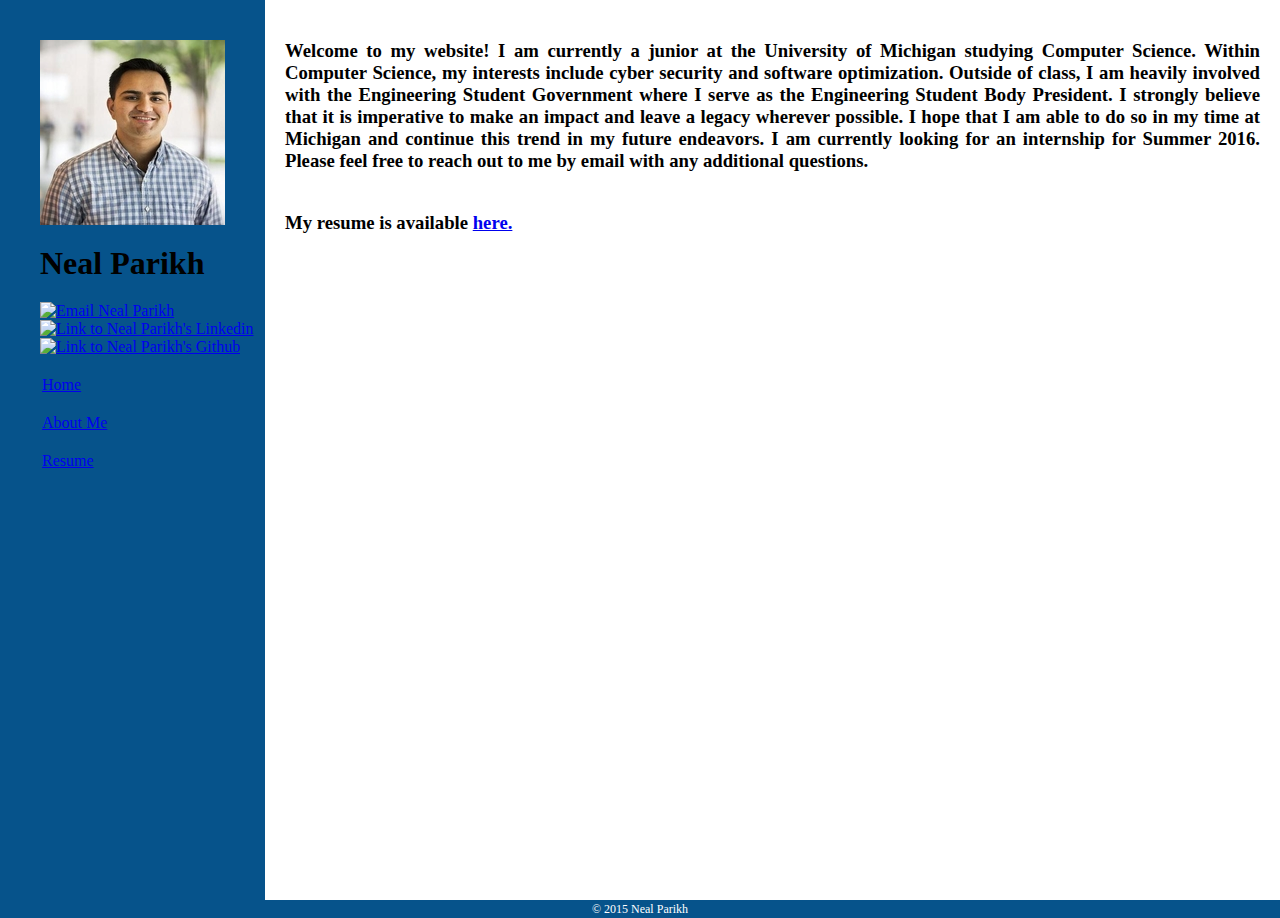
==== index.html @ 8d5bd968 "Color Scheme" ====
<html>
  <head>
    <title>Neal Parikh</title>
          <meta charset="utf-8">
    <meta name="viewport" content="width=device-width, initial-scale=1">
    <link rel="stylesheet" href="http://yui.yahooapis.com/pure/0.5.0/pure-min.css">
    <link rel="stylesheet" href="http://yui.yahooapis.com/pure/0.5.0/grids-responsive-min.css">
    <link href='http://fonts.googleapis.com/css?family=Gentium+Book+Basic:400,700italic' rel='stylesheet' type='text/css'>
    <link rel='stylesheet' href='/css/main.css'>

  </head>
  <body>
      <div class = 'sidebar'> 
        <figure>
            <a href='index.html'><img class='Personal' src='/img/Neal.jpg'/></a>
        </figure>

      <h1 class = 'name'>Neal Parikh </h1> 
      <div class = 'footer-logos'>
              <ul>
                <li>
                 <a href= mailto:nealrp@umich.edu?> 
                    <img src="/img/gmail.png" alt="Email Neal Parikh"/>
                </a>
                </li>

                <li>
                  <a href='https://www.linkedin.com/in/nealparikh'>
                    <img src="/img/linkedin.png" alt="Link to Neal Parikh's Linkedin"/>
                  </a>
                </li>

                <li>
                  <a href='https://github.com/nealrp'>
                    <img src="/img/settings.png"border="0"alt="Link to Neal Parikh's Github"/>
                  </a>
                </li>
              </ul>
          </div>
      <div class = 'options'> 
        
        <ul>
            <li><a href="index.html">Home</a></li>
            <li>
                <a href="#about">About Me </a>
            </li>
            <!--
            <li><a href="#projects">Projects</a></li>
-->
              <li>
                <a href="#resume">Resume </a>
            </li> 
          </ul>
          </nav>
      </div>
    </div>
<div class='main'>      
  <div class = "content">
      <a NAME= "about"> 
          <h3> Welcome to my website! I am currently a junior at the University of Michigan studying Computer Science. Within Computer Science, my interests include cyber security and software optimization. Outside of class, I am heavily involved with the Engineering Student Government where I serve as the Engineering Student Body President. I strongly believe that it is imperative to make an impact and leave a legacy wherever possible. I hope that I am able to do so in my time at Michigan and continue this trend in my future endeavors. I am currently looking for an internship for Summer 2016. Please feel free to reach out to me by email with any additional questions. </h3> 
      </a>
  </div>
<!--
  <div class = "content">
      <a NAME= "projects"> 
          <h3> Current Projects in the works: 
          1)
          2)
          3)
          </h3> 
      </a>
  </div>
-->
  <div class = "content">
      <a NAME= "resume"> 
          <h3> My resume is available <a href = "https://drive.google.com/file/d/0B9YtmS42WAb2NEluTjcwZzFXdGM/view?usp=sharing"> here. </a> </h3> 
      </a>
  </div>
</div>

    

 <div class = 'copyright'>
  &copy; 2015 Neal Parikh
</div>

   
  </body>
</html>
---- css/main.css ----
*{
    margin: 0;
    padding: 0;
    box-sizing: border-box;
}
title {
    color: white;
}
div.sidebar {
    width: 265px;
    height:100%;
    min-height: 600px;
    float:left;
    background: #06538b;
}

div.main{
    width: auto;
    height:100%;
    overflow: hidden; 
    background: white;
}

img.Personal {
    margin-left: 40px;
    margin-top: 40px;
    margin-bottom: 20px;
}

h1.name{
    font-size: 2em;  
    margin-left: 40px;
    margin-top: 0px;
    margin-bottom: 0px;
}

div.footer-logos {
    margin-left: 40px;
    margin-top: 20px;
}

div.footer-logos ul {
    padding: 0;
    list-style: none;
    margin-bottom: .5px;
    margin-top: .5px;
}

div.footer-logos ul li {
    display:inline-block;
    padding-right: 8px;
}

div.options ul {
    padding: 0;
    margin-left: 40px;
    list-style: none;
    margin-bottom: 1px;
    margin-top: 1px;

}
div.options ul >li {
     font-size: 1em;  
     text-decoration: none;
    text-align: justify;
    margin: 2px 2px 2px 2px;
    margin-bottom: 20px;
    margin-top: 20px;
    color: white;
}

div.options ul > li:hover > a {
    background: #6fc3e4;
}

div.options ul > li:active > a {
    background: red;
}

h3 {
     font-family: "Times New Roman", Times, serif;
    margin-left: 20px;
    margin-right: 20px;
    margin-top: 40px;
    text-align: justify;

}

/*



body {
    line-height: 1.75em;
    color: rgba(0,0,0,0.75);

    /* Always shows scrollbars so the ESG image doesn't shift between long
       pages and short pages when scrollbar is present/not present. *
    overflow-y: scroll;
    font-size: 1.2em;
    background-color: #E5E5E5;
}

div.main {
    
    width: 100%;
    margin: 0 auto;
}

h1 {
    position:absolute;
    display: inline-block;
    clear:both;
    

}
h1.name{
    text-align: center;
    margin-left: 20px;

    }

div.options{
    font-size: .5em;   
     text-align: right; 
     float: right;

}

ul {
     margin-right: 20px;
}

ul li {
      display:inline-block;
}
ul > li:hover > a {
    background: #ffe47a;
}
div.content h1 {
    text-align: center;
}

div.content  {

    margin-left: auto;
    margin-right: auto;
    background-color: #00274C;
    color: white;
    padding: 30px 30px;
    overflow: auto;
    max-width:1000px;
   
}

img.logo {
    width: 100%;
    display:block;
    margin-left: auto;
    margin-right: auto;
}


figure {
    background: #00274c;  
    margin-left: auto;
    padding: 10px 10px 10px 10px; 

}

h2 {
    font-weight: bold;
}

* {
    font-family: 'Gentium Book Basic', sans-serif;
}

a {
    color: #FFCB05;
}
iframe {
    margin-top: 1.5em;
    margin-bottom: 1.5em;
}


 
/*----- Top Level -----*/

 

div.contact {
    width:100%;
    margin-top: 3em;
    padding-bottom: 1em;
    border-style: solid;
    border-width: 30px 0 0 0;
    border-color: #FFCB05;
    background: #00274c;
    text-align: center;
    font-size: 25px;
    line-height:110%;
    color: #FFCB05;


}



div.copyright {
    font-size: 12px;
    line-height:150%;
    text-align: center;
    text-align: text-bottom;
    color: white;
    background-color: #06538b;
}
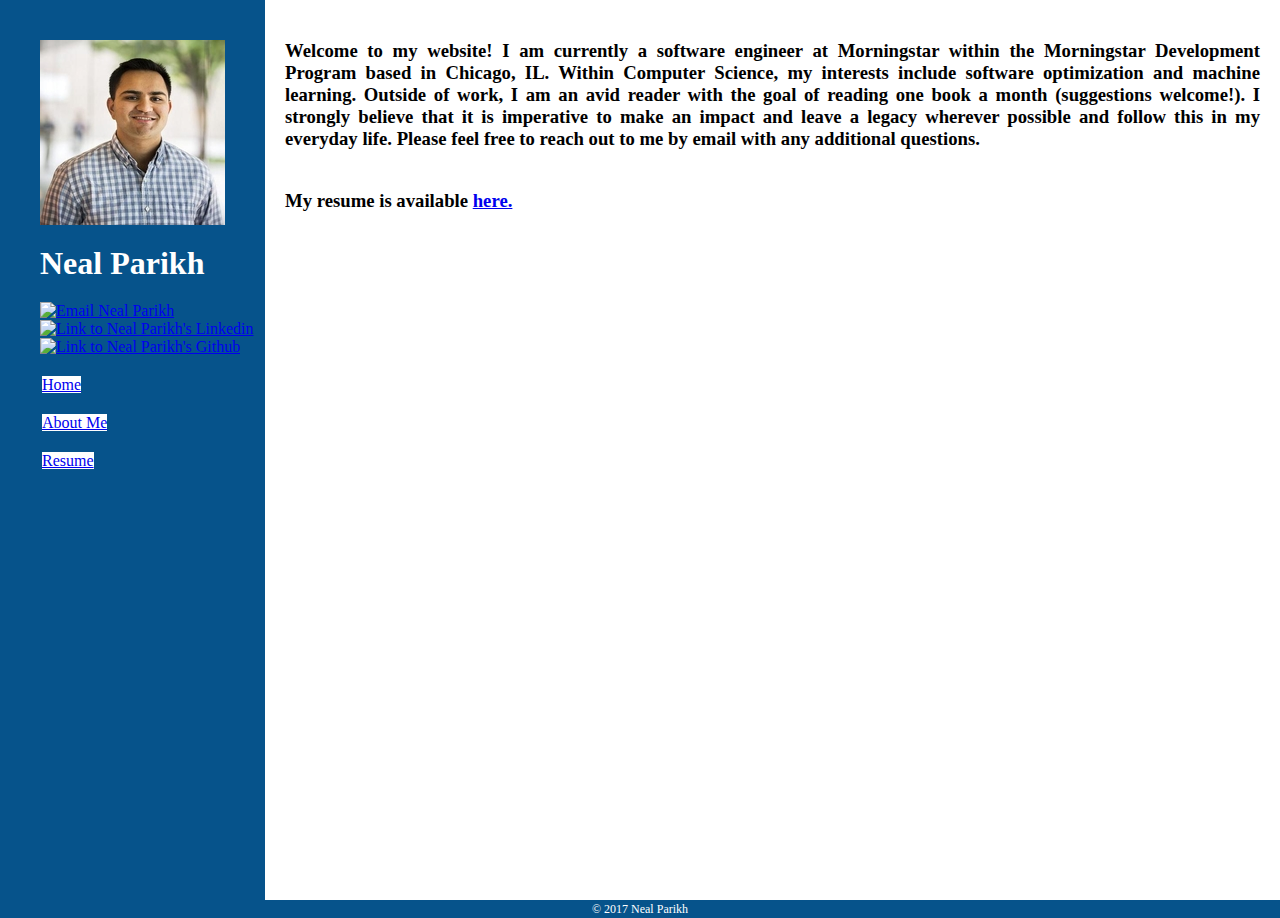
==== commit d17e59d6: "Updated description and added resume" ====
--- a/index.html
+++ b/index.html
@@ -57,7 +57,7 @@
 <div class='main'>      
   <div class = "content">
       <a NAME= "about"> 
-          <h3> Welcome to my website! I am currently a junior at the University of Michigan studying Computer Science. Within Computer Science, my interests include cyber security and software optimization. Outside of class, I am heavily involved with the Engineering Student Government where I serve as the Engineering Student Body President. I strongly believe that it is imperative to make an impact and leave a legacy wherever possible. I hope that I am able to do so in my time at Michigan and continue this trend in my future endeavors. I am currently looking for an internship for Summer 2016. Please feel free to reach out to me by email with any additional questions. </h3> 
+          <h3> Welcome to my website! I am currently a software engineer at Morningstar within the Morningstar Development Program based in Chicago, IL. Within Computer Science, my interests include software optimization and machine learning. Outside of work, I am an avid reader with the goal of reading one book a month (suggestions welcome!). I strongly believe that it is imperative to make an impact and leave a legacy wherever possible and follow this in my everyday life. Please feel free to reach out to me by email with any additional questions. </h3> 
       </a>
   </div>
 <!--
@@ -73,7 +73,7 @@
 -->
   <div class = "content">
       <a NAME= "resume"> 
-          <h3> My resume is available <a href = "https://drive.google.com/file/d/0B9YtmS42WAb2NEluTjcwZzFXdGM/view?usp=sharing"> here. </a> </h3> 
+          <h3> My resume is available <a href = "https://github.com/nealrp/nealrp.github.io"> here. </a> </h3> 
       </a>
   </div>
 </div>
@@ -81,7 +81,7 @@
     
 
  <div class = 'copyright'>
-  &copy; 2015 Neal Parikh
+  &copy; 2017 Neal Parikh
 </div>
 
    
--- a/css/main.css
+++ b/css/main.css
@@ -3,9 +3,7 @@
     padding: 0;
     box-sizing: border-box;
 }
-title {
-    color: white;
-}
+
 div.sidebar {
     width: 265px;
     height:100%;
@@ -32,6 +30,7 @@
     margin-left: 40px;
     margin-top: 0px;
     margin-bottom: 0px;
+    color: white;
 }
 
 div.footer-logos {
@@ -57,6 +56,7 @@
     list-style: none;
     margin-bottom: 1px;
     margin-top: 1px;
+    text-decoration: none;
 
 }
 div.options ul >li {
@@ -66,15 +66,18 @@
     margin: 2px 2px 2px 2px;
     margin-bottom: 20px;
     margin-top: 20px;
-    color: white;
-}
-
+    
+}
+
+div.options ul >li >a {
+      background-color: white;
+}
 div.options ul > li:hover > a {
     background: #6fc3e4;
 }
 
 div.options ul > li:active > a {
-    background: red;
+    background: black;
 }
 
 h3 {
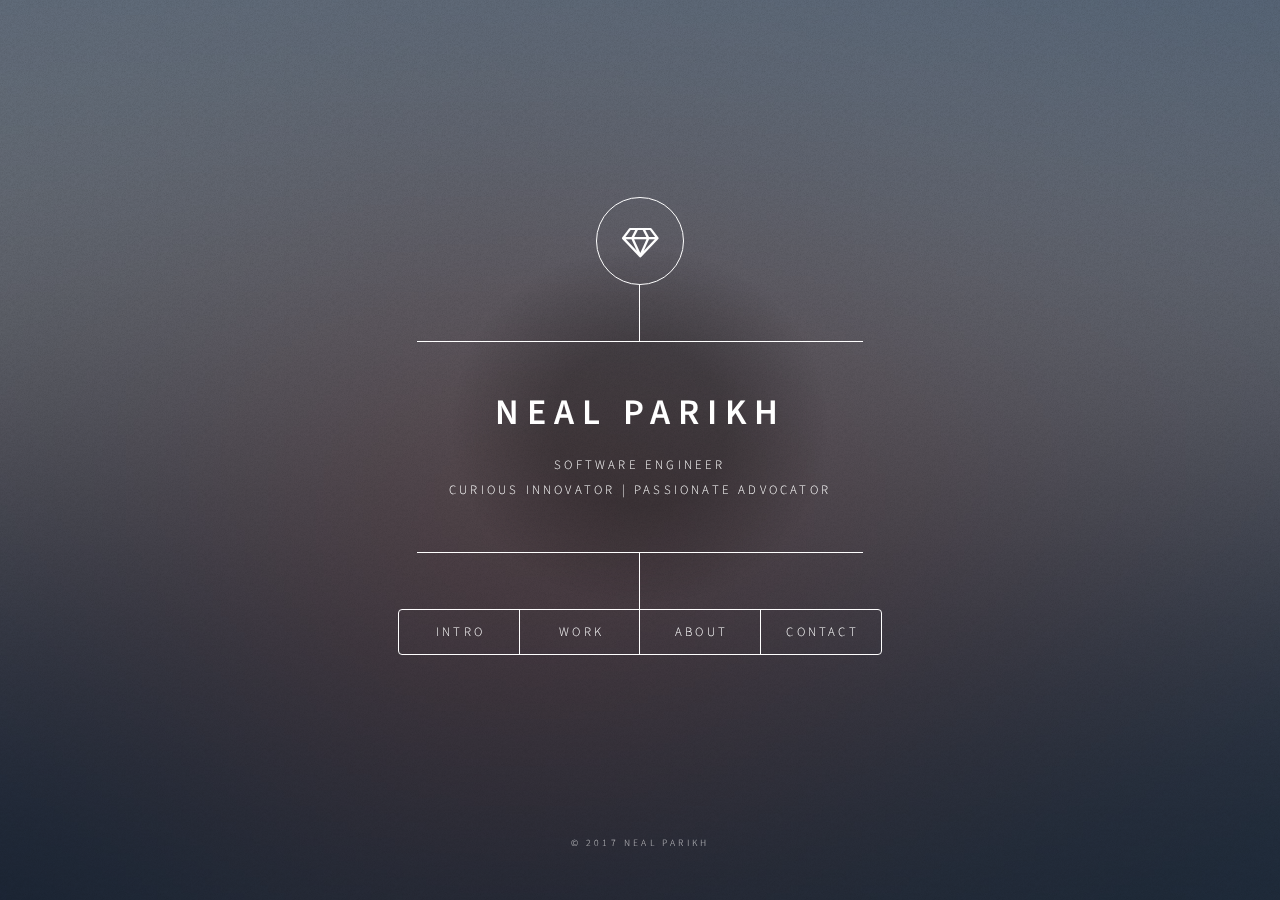
==== commit b7f4f778: "New Template" ====
--- a/index.html
+++ b/index.html
@@ -1,89 +1,359 @@
-<html>
-  <head>
-    <title>Neal Parikh</title>
-          <meta charset="utf-8">
-    <meta name="viewport" content="width=device-width, initial-scale=1">
-    <link rel="stylesheet" href="http://yui.yahooapis.com/pure/0.5.0/pure-min.css">
-    <link rel="stylesheet" href="http://yui.yahooapis.com/pure/0.5.0/grids-responsive-min.css">
-    <link href='http://fonts.googleapis.com/css?family=Gentium+Book+Basic:400,700italic' rel='stylesheet' type='text/css'>
-    <link rel='stylesheet' href='/css/main.css'>
-
-  </head>
-  <body>
-      <div class = 'sidebar'> 
-        <figure>
-            <a href='index.html'><img class='Personal' src='/img/Neal.jpg'/></a>
-        </figure>
-
-      <h1 class = 'name'>Neal Parikh </h1> 
-      <div class = 'footer-logos'>
-              <ul>
-                <li>
-                 <a href= mailto:nealrp@umich.edu?> 
-                    <img src="/img/gmail.png" alt="Email Neal Parikh"/>
-                </a>
-                </li>
-
-                <li>
-                  <a href='https://www.linkedin.com/in/nealparikh'>
-                    <img src="/img/linkedin.png" alt="Link to Neal Parikh's Linkedin"/>
-                  </a>
-                </li>
-
-                <li>
-                  <a href='https://github.com/nealrp'>
-                    <img src="/img/settings.png"border="0"alt="Link to Neal Parikh's Github"/>
-                  </a>
-                </li>
-              </ul>
-          </div>
-      <div class = 'options'> 
-        
-        <ul>
-            <li><a href="index.html">Home</a></li>
-            <li>
-                <a href="#about">About Me </a>
-            </li>
-            <!--
-            <li><a href="#projects">Projects</a></li>
--->
-              <li>
-                <a href="#resume">Resume </a>
-            </li> 
-          </ul>
-          </nav>
-      </div>
-    </div>
-<div class='main'>      
-  <div class = "content">
-      <a NAME= "about"> 
-          <h3> Welcome to my website! I am currently a software engineer at Morningstar within the Morningstar Development Program based in Chicago, IL. Within Computer Science, my interests include software optimization and machine learning. Outside of work, I am an avid reader with the goal of reading one book a month (suggestions welcome!). I strongly believe that it is imperative to make an impact and leave a legacy wherever possible and follow this in my everyday life. Please feel free to reach out to me by email with any additional questions. </h3> 
-      </a>
-  </div>
-<!--
-  <div class = "content">
-      <a NAME= "projects"> 
-          <h3> Current Projects in the works: 
-          1)
-          2)
-          3)
-          </h3> 
-      </a>
-  </div>
--->
-  <div class = "content">
-      <a NAME= "resume"> 
-          <h3> My resume is available <a href = "https://github.com/nealrp/nealrp.github.io"> here. </a> </h3> 
-      </a>
-  </div>
-</div>
-
-    
-
- <div class = 'copyright'>
-  &copy; 2017 Neal Parikh
-</div>
-
-   
-  </body>
-</html>
+<!DOCTYPE HTML>
+<!--
+	Dimension by HTML5 UP
+	html5up.net | @ajlkn
+	Free for personal and commercial use under the CCA 3.0 license (html5up.net/license)
+-->
+<html>
+	<head>
+		<title>Neal Parikh</title>
+		<meta charset="utf-8" />
+		<meta name="viewport" content="width=device-width, initial-scale=1, user-scalable=no" />
+		<link rel="stylesheet" href="assets/css/main.css" />
+		<!--[if lte IE 9]><link rel="stylesheet" href="assets/css/ie9.css" /><![endif]-->
+		<noscript><link rel="stylesheet" href="assets/css/noscript.css" /></noscript>
+	</head>
+	<body>
+
+		<!-- Wrapper -->
+			<div id="wrapper">
+
+				<!-- Header -->
+					<header id="header">
+						<div class="logo">
+							<span class="icon fa-diamond"></span>
+						</div>
+						<div class="content">
+							<div class="inner">
+								<h1>Neal Parikh</h1>
+								<p>Software Engineer </br>
+									Curious innovator | Passionate advocator </p>
+							</div>
+						</div>
+						<nav>
+							<ul>
+								<li><a href="#intro">Intro</a></li>
+								<li><a href="#work">Work</a></li>
+								<li><a href="#about">About</a></li>
+								<li><a href="#contact">Contact</a></li>
+								<!--<li><a href="#elements">Elements</a></li>-->
+							</ul>
+						</nav>
+					</header>
+
+				<!-- Main -->
+					<div id="main">
+
+						<!-- Intro -->
+							<article id="intro">
+								<h2 class="major">Intro</h2>
+								<span class="image main"><img src="images/pic01.jpg" alt="" /></span>
+								<p>Welcome! I am currently a software engineer at <a href="https://www.morningstar.com"> Morningstar </a> within the Morningstar Development Program based in Chicago, IL. Within Computer Science, my interests include software optimization and machine learning. </p>
+							</article>
+
+						<!-- Work -->
+							<article id="work">
+								<h2 class="major">Work</h2>
+								<span class="image main"><img src="images/pic02.jpg" alt="" /></span>
+								<p>My resume is available <a href="https://github.com/nealrp/nealrp.github.io/blob/master/Neal%20Parikh%20Resume.pdf"> here. </a> </p>
+								<p>Nullam et orci eu lorem consequat tincidunt vivamus et sagittis libero. Mauris aliquet magna magna sed nunc rhoncus pharetra. Pellentesque condimentum sem. In efficitur ligula tate urna. Maecenas laoreet massa vel lacinia pellentesque lorem ipsum dolor. Nullam et orci eu lorem consequat tincidunt. Vivamus et sagittis libero. Mauris aliquet magna magna sed nunc rhoncus amet feugiat tempus.</p>
+							</article>
+
+						<!-- About -->
+							<article id="about">
+								<h2 class="major">Blog</h2>
+								<span class="image main"><img src="images/pic03.jpg" alt="" /></span>
+								<p>Lorem ipsum dolor sit amet, consectetur et adipiscing elit. Praesent eleifend dignissim arcu, at eleifend sapien imperdiet ac. Aliquam erat volutpat. Praesent urna nisi, fringila lorem et vehicula lacinia quam. Integer sollicitudin mauris nec lorem luctus ultrices. Aliquam libero et malesuada fames ac ante ipsum primis in faucibus. Cras viverra ligula sit amet ex mollis mattis lorem ipsum dolor sit amet.</p>
+							</article>
+
+						<!-- Contact -->
+							<article id="contact">
+								<h2 class="major">Contact</h2>
+								<form method="post" action="#">
+									<div class="field half first">
+										<label for="name">Name</label>
+										<input type="text" name="name" id="name" />
+									</div>
+									<div class="field half">
+										<label for="email">Email</label>
+										<input type="text" name="email" id="email" />
+									</div>
+									<div class="field">
+										<label for="message">Message</label>
+										<textarea name="message" id="message" rows="4"></textarea>
+									</div>
+									<ul class="actions">
+										<li><input type="submit" value="Send Message" class="special" /></li>
+										<li><input type="reset" value="Reset" /></li>
+									</ul>
+								</form>
+								<ul class="icons">
+									<li><a href="#" class="icon fa-twitter"><span class="label">Twitter</span></a></li>
+									<li><a href="#" class="icon fa-facebook"><span class="label">Facebook</span></a></li>
+									<li><a href='https://www.linkedin.com/in/nealparikh' class="icon fa-instagram"><span class="label">Linkedin</span></a></li>
+									<li><a href='https://github.com/nealrp' class="icon fa-github"><span class="label">GitHub</span></a></li>
+								</ul>
+							</article>
+
+						<!-- Elements -->
+							<article id="elements">
+								<h2 class="major">Elements</h2>
+
+								<section>
+									<h3 class="major">Text</h3>
+									<p>This is <b>bold</b> and this is <strong>strong</strong>. This is <i>italic</i> and this is <em>emphasized</em>.
+									This is <sup>superscript</sup> text and this is <sub>subscript</sub> text.
+									This is <u>underlined</u> and this is code: <code>for (;;) { ... }</code>. Finally, <a href="#">this is a link</a>.</p>
+									<hr />
+									<h2>Heading Level 2</h2>
+									<h3>Heading Level 3</h3>
+									<h4>Heading Level 4</h4>
+									<h5>Heading Level 5</h5>
+									<h6>Heading Level 6</h6>
+									<hr />
+									<h4>Blockquote</h4>
+									<blockquote>Fringilla nisl. Donec accumsan interdum nisi, quis tincidunt felis sagittis eget tempus euismod. Vestibulum ante ipsum primis in faucibus vestibulum. Blandit adipiscing eu felis iaculis volutpat ac adipiscing accumsan faucibus. Vestibulum ante ipsum primis in faucibus lorem ipsum dolor sit amet nullam adipiscing eu felis.</blockquote>
+									<h4>Preformatted</h4>
+									<pre><code>i = 0;
+
+while (!deck.isInOrder()) {
+    print 'Iteration ' + i;
+    deck.shuffle();
+    i++;
+}
+
+print 'It took ' + i + ' iterations to sort the deck.';</code></pre>
+								</section>
+
+								<section>
+									<h3 class="major">Lists</h3>
+
+									<h4>Unordered</h4>
+									<ul>
+										<li>Dolor pulvinar etiam.</li>
+										<li>Sagittis adipiscing.</li>
+										<li>Felis enim feugiat.</li>
+									</ul>
+
+									<h4>Alternate</h4>
+									<ul class="alt">
+										<li>Dolor pulvinar etiam.</li>
+										<li>Sagittis adipiscing.</li>
+										<li>Felis enim feugiat.</li>
+									</ul>
+
+									<h4>Ordered</h4>
+									<ol>
+										<li>Dolor pulvinar etiam.</li>
+										<li>Etiam vel felis viverra.</li>
+										<li>Felis enim feugiat.</li>
+										<li>Dolor pulvinar etiam.</li>
+										<li>Etiam vel felis lorem.</li>
+										<li>Felis enim et feugiat.</li>
+									</ol>
+									<h4>Icons</h4>
+									<ul class="icons">
+										<li><a href="#" class="icon fa-twitter"><span class="label">Twitter</span></a></li>
+										<li><a href="#" class="icon fa-facebook"><span class="label">Facebook</span></a></li>
+										<li><a href="#" class="icon fa-instagram"><span class="label">Instagram</span></a></li>
+										<li><a href="#" class="icon fa-github"><span class="label">Github</span></a></li>
+									</ul>
+
+									<h4>Actions</h4>
+									<ul class="actions">
+										<li><a href="#" class="button special">Default</a></li>
+										<li><a href="#" class="button">Default</a></li>
+									</ul>
+									<ul class="actions vertical">
+										<li><a href="#" class="button special">Default</a></li>
+										<li><a href="#" class="button">Default</a></li>
+									</ul>
+								</section>
+
+								<section>
+									<h3 class="major">Table</h3>
+									<h4>Default</h4>
+									<div class="table-wrapper">
+										<table>
+											<thead>
+												<tr>
+													<th>Name</th>
+													<th>Description</th>
+													<th>Price</th>
+												</tr>
+											</thead>
+											<tbody>
+												<tr>
+													<td>Item One</td>
+													<td>Ante turpis integer aliquet porttitor.</td>
+													<td>29.99</td>
+												</tr>
+												<tr>
+													<td>Item Two</td>
+													<td>Vis ac commodo adipiscing arcu aliquet.</td>
+													<td>19.99</td>
+												</tr>
+												<tr>
+													<td>Item Three</td>
+													<td> Morbi faucibus arcu accumsan lorem.</td>
+													<td>29.99</td>
+												</tr>
+												<tr>
+													<td>Item Four</td>
+													<td>Vitae integer tempus condimentum.</td>
+													<td>19.99</td>
+												</tr>
+												<tr>
+													<td>Item Five</td>
+													<td>Ante turpis integer aliquet porttitor.</td>
+													<td>29.99</td>
+												</tr>
+											</tbody>
+											<tfoot>
+												<tr>
+													<td colspan="2"></td>
+													<td>100.00</td>
+												</tr>
+											</tfoot>
+										</table>
+									</div>
+
+									<h4>Alternate</h4>
+									<div class="table-wrapper">
+										<table class="alt">
+											<thead>
+												<tr>
+													<th>Name</th>
+													<th>Description</th>
+													<th>Price</th>
+												</tr>
+											</thead>
+											<tbody>
+												<tr>
+													<td>Item One</td>
+													<td>Ante turpis integer aliquet porttitor.</td>
+													<td>29.99</td>
+												</tr>
+												<tr>
+													<td>Item Two</td>
+													<td>Vis ac commodo adipiscing arcu aliquet.</td>
+													<td>19.99</td>
+												</tr>
+												<tr>
+													<td>Item Three</td>
+													<td> Morbi faucibus arcu accumsan lorem.</td>
+													<td>29.99</td>
+												</tr>
+												<tr>
+													<td>Item Four</td>
+													<td>Vitae integer tempus condimentum.</td>
+													<td>19.99</td>
+												</tr>
+												<tr>
+													<td>Item Five</td>
+													<td>Ante turpis integer aliquet porttitor.</td>
+													<td>29.99</td>
+												</tr>
+											</tbody>
+											<tfoot>
+												<tr>
+													<td colspan="2"></td>
+													<td>100.00</td>
+												</tr>
+											</tfoot>
+										</table>
+									</div>
+								</section>
+
+								<section>
+									<h3 class="major">Buttons</h3>
+									<ul class="actions">
+										<li><a href="#" class="button special">Special</a></li>
+										<li><a href="#" class="button">Default</a></li>
+									</ul>
+									<ul class="actions">
+										<li><a href="#" class="button">Default</a></li>
+										<li><a href="#" class="button small">Small</a></li>
+									</ul>
+									<ul class="actions">
+										<li><a href="#" class="button special icon fa-download">Icon</a></li>
+										<li><a href="#" class="button icon fa-download">Icon</a></li>
+									</ul>
+									<ul class="actions">
+										<li><span class="button special disabled">Disabled</span></li>
+										<li><span class="button disabled">Disabled</span></li>
+									</ul>
+								</section>
+
+								<section>
+									<h3 class="major">Form</h3>
+									<form method="post" action="#">
+										<div class="field half first">
+											<label for="demo-name">Name</label>
+											<input type="text" name="demo-name" id="demo-name" value="" placeholder="Jane Doe" />
+										</div>
+										<div class="field half">
+											<label for="demo-email">Email</label>
+											<input type="email" name="demo-email" id="demo-email" value="" placeholder="jane@untitled.tld" />
+										</div>
+										<div class="field">
+											<label for="demo-category">Category</label>
+											<div class="select-wrapper">
+												<select name="demo-category" id="demo-category">
+													<option value="">-</option>
+													<option value="1">Manufacturing</option>
+													<option value="1">Shipping</option>
+													<option value="1">Administration</option>
+													<option value="1">Human Resources</option>
+												</select>
+											</div>
+										</div>
+										<div class="field half first">
+											<input type="radio" id="demo-priority-low" name="demo-priority" checked>
+											<label for="demo-priority-low">Low</label>
+										</div>
+										<div class="field half">
+											<input type="radio" id="demo-priority-high" name="demo-priority">
+											<label for="demo-priority-high">High</label>
+										</div>
+										<div class="field half first">
+											<input type="checkbox" id="demo-copy" name="demo-copy">
+											<label for="demo-copy">Email me a copy</label>
+										</div>
+										<div class="field half">
+											<input type="checkbox" id="demo-human" name="demo-human" checked>
+											<label for="demo-human">Not a robot</label>
+										</div>
+										<div class="field">
+											<label for="demo-message">Message</label>
+											<textarea name="demo-message" id="demo-message" placeholder="Enter your message" rows="6"></textarea>
+										</div>
+										<ul class="actions">
+											<li><input type="submit" value="Send Message" class="special" /></li>
+											<li><input type="reset" value="Reset" /></li>
+										</ul>
+									</form>
+								</section>
+
+							</article>
+
+					</div>
+
+				<!-- Footer -->
+					<footer id="footer">
+						<p class="copyright">&copy; 2017 Neal Parikh</p>
+					</footer>
+
+			</div>
+
+		<!-- BG -->
+			<div id="bg"></div>
+
+		<!-- Scripts -->
+			<script src="assets/js/jquery.min.js"></script>
+			<script src="assets/js/skel.min.js"></script>
+			<script src="assets/js/util.js"></script>
+			<script src="assets/js/main.js"></script>
+
+	</body>
+</html>
--- a/assets/css/main.css
+++ b/assets/css/main.css
@@ -0,0 +1,1594 @@
+@import url(font-awesome.min.css);
+@import url("https://fonts.googleapis.com/css?family=Source+Sans+Pro:300italic,600italic,300,600");
+
+/*
+	Dimension by HTML5 UP
+	html5up.net | @ajlkn
+	Free for personal and commercial use under the CCA 3.0 license (html5up.net/license)
+*/
+
+/* Reset */
+
+	html, body, div, span, applet, object, iframe, h1, h2, h3, h4, h5, h6, p, blockquote, pre, a, abbr, acronym, address, big, cite, code, del, dfn, em, img, ins, kbd, q, s, samp, small, strike, strong, sub, sup, tt, var, b, u, i, center, dl, dt, dd, ol, ul, li, fieldset, form, label, legend, table, caption, tbody, tfoot, thead, tr, th, td, article, aside, canvas, details, embed, figure, figcaption, footer, header, hgroup, menu, nav, output, ruby, section, summary, time, mark, audio, video {
+		margin: 0;
+		padding: 0;
+		border: 0;
+		font-size: 100%;
+		font: inherit;
+		vertical-align: baseline;
+	}
+
+	article, aside, details, figcaption, figure, footer, header, hgroup, menu, nav, section {
+		display: block;
+	}
+
+	body {
+		line-height: 1;
+	}
+
+	ol, ul {
+		list-style: none;
+	}
+
+	blockquote, q {
+		quotes: none;
+	}
+
+	blockquote:before, blockquote:after, q:before, q:after {
+		content: '';
+		content: none;
+	}
+
+	table {
+		border-collapse: collapse;
+		border-spacing: 0;
+	}
+
+	body {
+		-webkit-text-size-adjust: none;
+	}
+
+/* Box Model */
+
+	*, *:before, *:after {
+		-moz-box-sizing: border-box;
+		-webkit-box-sizing: border-box;
+		box-sizing: border-box;
+	}
+
+/* Basic */
+
+	@-ms-viewport {
+		width: device-width;
+	}
+
+	@media screen and (max-width: 480px) {
+
+		html, body {
+			min-width: 320px;
+		}
+
+	}
+
+	body {
+		background: #1b1f22;
+	}
+
+		body.is-loading *, body.is-loading *:before, body.is-loading *:after, body.is-switching *, body.is-switching *:before, body.is-switching *:after {
+			-moz-animation: none !important;
+			-webkit-animation: none !important;
+			-ms-animation: none !important;
+			animation: none !important;
+			-moz-transition: none !important;
+			-webkit-transition: none !important;
+			-ms-transition: none !important;
+			transition: none !important;
+			-moz-transition-delay: none !important;
+			-webkit-transition-delay: none !important;
+			-ms-transition-delay: none !important;
+			transition-delay: none !important;
+		}
+
+/* Type */
+
+	html {
+		font-size: 16pt;
+	}
+
+		@media screen and (max-width: 1680px) {
+
+			html {
+				font-size: 12pt;
+			}
+
+		}
+
+		@media screen and (max-width: 736px) {
+
+			html {
+				font-size: 11pt;
+			}
+
+		}
+
+		@media screen and (max-width: 360px) {
+
+			html {
+				font-size: 10pt;
+			}
+
+		}
+
+	body, input, select, textarea {
+		color: #ffffff;
+		font-family: "Source Sans Pro", sans-serif;
+		font-weight: 300;
+		font-size: 1rem;
+		line-height: 1.65;
+	}
+
+	a {
+		-moz-transition: color 0.2s ease-in-out, background-color 0.2s ease-in-out, border-bottom-color 0.2s ease-in-out;
+		-webkit-transition: color 0.2s ease-in-out, background-color 0.2s ease-in-out, border-bottom-color 0.2s ease-in-out;
+		-ms-transition: color 0.2s ease-in-out, background-color 0.2s ease-in-out, border-bottom-color 0.2s ease-in-out;
+		transition: color 0.2s ease-in-out, background-color 0.2s ease-in-out, border-bottom-color 0.2s ease-in-out;
+		border-bottom: dotted 1px rgba(255, 255, 255, 0.5);
+		text-decoration: none;
+		color: inherit;
+	}
+
+		a:hover {
+			border-bottom-color: transparent;
+		}
+
+	strong, b {
+		color: #ffffff;
+		font-weight: 600;
+	}
+
+	em, i {
+		font-style: italic;
+	}
+
+	p {
+		margin: 0 0 2rem 0;
+	}
+
+	h1, h2, h3, h4, h5, h6 {
+		color: #ffffff;
+		font-weight: 600;
+		line-height: 1.5;
+		margin: 0 0 1rem 0;
+		text-transform: uppercase;
+		letter-spacing: 0.2rem;
+	}
+
+		h1 a, h2 a, h3 a, h4 a, h5 a, h6 a {
+			color: inherit;
+			text-decoration: none;
+		}
+
+		h1.major, h2.major, h3.major, h4.major, h5.major, h6.major {
+			border-bottom: solid 1px #ffffff;
+			width: -moz-max-content;
+			width: -webkit-max-content;
+			width: -ms-max-content;
+			width: max-content;
+			padding-bottom: 0.5rem;
+			margin: 0 0 2rem 0;
+		}
+
+	h1 {
+		font-size: 2.25rem;
+		line-height: 1.3;
+		letter-spacing: 0.5rem;
+	}
+
+	h2 {
+		font-size: 1.5rem;
+		line-height: 1.4;
+		letter-spacing: 0.5rem;
+	}
+
+	h3 {
+		font-size: 1rem;
+	}
+
+	h4 {
+		font-size: 0.8rem;
+	}
+
+	h5 {
+		font-size: 0.7rem;
+	}
+
+	h6 {
+		font-size: 0.6rem;
+	}
+
+	@media screen and (max-width: 736px) {
+
+		h1 {
+			font-size: 1.75rem;
+			line-height: 1.4;
+		}
+
+		h2 {
+			font-size: 1.25em;
+			line-height: 1.5;
+		}
+
+	}
+
+	sub {
+		font-size: 0.8rem;
+		position: relative;
+		top: 0.5rem;
+	}
+
+	sup {
+		font-size: 0.8rem;
+		position: relative;
+		top: -0.5rem;
+	}
+
+	blockquote {
+		border-left: solid 4px #ffffff;
+		font-style: italic;
+		margin: 0 0 2rem 0;
+		padding: 0.5rem 0 0.5rem 2rem;
+	}
+
+	code {
+		background: rgba(255, 255, 255, 0.075);
+		border-radius: 4px;
+		font-family: "Courier New", monospace;
+		font-size: 0.9rem;
+		margin: 0 0.25rem;
+		padding: 0.25rem 0.65rem;
+	}
+
+	pre {
+		-webkit-overflow-scrolling: touch;
+		font-family: "Courier New", monospace;
+		font-size: 0.9rem;
+		margin: 0 0 2rem 0;
+	}
+
+		pre code {
+			display: block;
+			line-height: 1.75;
+			padding: 1rem 1.5rem;
+			overflow-x: auto;
+		}
+
+	hr {
+		border: 0;
+		border-bottom: solid 1px #ffffff;
+		margin: 2.75rem 0;
+	}
+
+	.align-left {
+		text-align: left;
+	}
+
+	.align-center {
+		text-align: center;
+	}
+
+	.align-right {
+		text-align: right;
+	}
+
+/* Form */
+
+	form {
+		margin: 0 0 2.5rem 0;
+	}
+
+		form .field {
+			margin: 0 0 1.5rem 0;
+		}
+
+			form .field.half {
+				width: 50%;
+				float: left;
+				padding: 0 0 0 0.75rem;
+			}
+
+				form .field.half.first {
+					padding: 0 0.75rem 0 0;
+				}
+
+		form > .actions {
+			margin: 1.875rem 0 0 0 !important;
+		}
+
+		@media screen and (max-width: 736px) {
+
+			form .field {
+				margin: 0 0 1.125rem 0;
+			}
+
+				form .field.half {
+					padding: 0 0 0 0.5625rem;
+				}
+
+					form .field.half.first {
+						padding: 0 0.5625rem 0 0;
+					}
+
+			form > .actions {
+				margin: 1.5rem 0 0 0 !important;
+			}
+
+		}
+
+		@media screen and (max-width: 480px) {
+
+			form .field.half {
+				width: 100%;
+				float: none;
+				padding: 0;
+			}
+
+				form .field.half.first {
+					padding: 0;
+				}
+
+		}
+
+	label {
+		color: #ffffff;
+		display: block;
+		font-size: 0.8rem;
+		font-weight: 300;
+		letter-spacing: 0.2rem;
+		line-height: 1.5;
+		margin: 0 0 1rem 0;
+		text-transform: uppercase;
+	}
+
+	input[type="text"],
+	input[type="password"],
+	input[type="email"],
+	input[type="tel"],
+	select,
+	textarea {
+		-moz-appearance: none;
+		-webkit-appearance: none;
+		-ms-appearance: none;
+		appearance: none;
+		-moz-transition: border-color 0.2s ease-in-out, box-shadow 0.2s ease-in-out, background-color 0.2s ease-in-out;
+		-webkit-transition: border-color 0.2s ease-in-out, box-shadow 0.2s ease-in-out, background-color 0.2s ease-in-out;
+		-ms-transition: border-color 0.2s ease-in-out, box-shadow 0.2s ease-in-out, background-color 0.2s ease-in-out;
+		transition: border-color 0.2s ease-in-out, box-shadow 0.2s ease-in-out, background-color 0.2s ease-in-out;
+		background: transparent;
+		border-radius: 4px;
+		border: solid 1px #ffffff;
+		color: inherit;
+		display: block;
+		outline: 0;
+		padding: 0 1rem;
+		text-decoration: none;
+		width: 100%;
+	}
+
+		input[type="text"]:invalid,
+		input[type="password"]:invalid,
+		input[type="email"]:invalid,
+		input[type="tel"]:invalid,
+		select:invalid,
+		textarea:invalid {
+			box-shadow: none;
+		}
+
+		input[type="text"]:focus,
+		input[type="password"]:focus,
+		input[type="email"]:focus,
+		input[type="tel"]:focus,
+		select:focus,
+		textarea:focus {
+			background: rgba(255, 255, 255, 0.075);
+			border-color: #ffffff;
+			box-shadow: 0 0 0 1px #ffffff;
+		}
+
+	select option {
+		background: #1b1f22;
+		color: #ffffff;
+	}
+
+	.select-wrapper {
+		text-decoration: none;
+		display: block;
+		position: relative;
+	}
+
+		.select-wrapper:before {
+			-moz-osx-font-smoothing: grayscale;
+			-webkit-font-smoothing: antialiased;
+			font-family: FontAwesome;
+			font-style: normal;
+			font-weight: normal;
+			text-transform: none !important;
+		}
+
+		.select-wrapper:before {
+			color: #ffffff;
+			content: '\f107';
+			display: block;
+			height: 2.75rem;
+			line-height: calc(2.75rem + 0em);
+			pointer-events: none;
+			position: absolute;
+			right: 0;
+			text-align: center;
+			top: 0;
+			width: 2.75rem;
+		}
+
+		.select-wrapper select::-ms-expand {
+			display: none;
+		}
+
+	input[type="text"],
+	input[type="password"],
+	input[type="email"],
+	select {
+		height: 2.75rem;
+	}
+
+	textarea {
+		padding: 0.75rem 1rem;
+	}
+
+	input[type="checkbox"],
+	input[type="radio"] {
+		-moz-appearance: none;
+		-webkit-appearance: none;
+		-ms-appearance: none;
+		appearance: none;
+		display: block;
+		float: left;
+		margin-right: -2rem;
+		opacity: 0;
+		width: 1rem;
+		z-index: -1;
+	}
+
+		input[type="checkbox"] + label,
+		input[type="radio"] + label {
+			text-decoration: none;
+			-moz-user-select: none;
+			-webkit-user-select: none;
+			-ms-user-select: none;
+			user-select: none;
+			color: #ffffff;
+			cursor: pointer;
+			display: inline-block;
+			font-size: 0.8rem;
+			font-weight: 300;
+			margin: 0 0 0.5rem 0;
+			padding-left: 2.65rem;
+			padding-right: 0.75rem;
+			position: relative;
+		}
+
+			input[type="checkbox"] + label:before,
+			input[type="radio"] + label:before {
+				-moz-osx-font-smoothing: grayscale;
+				-webkit-font-smoothing: antialiased;
+				font-family: FontAwesome;
+				font-style: normal;
+				font-weight: normal;
+				text-transform: none !important;
+			}
+
+			input[type="checkbox"] + label:before,
+			input[type="radio"] + label:before {
+				-moz-transition: border-color 0.2s ease-in-out, box-shadow 0.2s ease-in-out, background-color 0.2s ease-in-out;
+				-webkit-transition: border-color 0.2s ease-in-out, box-shadow 0.2s ease-in-out, background-color 0.2s ease-in-out;
+				-ms-transition: border-color 0.2s ease-in-out, box-shadow 0.2s ease-in-out, background-color 0.2s ease-in-out;
+				transition: border-color 0.2s ease-in-out, box-shadow 0.2s ease-in-out, background-color 0.2s ease-in-out;
+				border-radius: 4px;
+				border: solid 1px #ffffff;
+				content: '';
+				display: inline-block;
+				height: 1.65rem;
+				left: 0;
+				line-height: calc(1.58125rem + 0em);
+				position: absolute;
+				text-align: center;
+				top: -0.125rem;
+				width: 1.65rem;
+			}
+
+		input[type="checkbox"]:checked + label:before,
+		input[type="radio"]:checked + label:before {
+			background: #ffffff !important;
+			border-color: #ffffff !important;
+			color: #1b1f22;
+			content: '\f00c';
+		}
+
+		input[type="checkbox"]:focus + label:before,
+		input[type="radio"]:focus + label:before {
+			background: rgba(255, 255, 255, 0.075);
+			border-color: #ffffff;
+			box-shadow: 0 0 0 1px #ffffff;
+		}
+
+	input[type="checkbox"] + label:before {
+		border-radius: 4px;
+	}
+
+	input[type="radio"] + label:before {
+		border-radius: 100%;
+	}
+
+	::-webkit-input-placeholder {
+		color: rgba(255, 255, 255, 0.5) !important;
+		opacity: 1.0;
+	}
+
+	:-moz-placeholder {
+		color: rgba(255, 255, 255, 0.5) !important;
+		opacity: 1.0;
+	}
+
+	::-moz-placeholder {
+		color: rgba(255, 255, 255, 0.5) !important;
+		opacity: 1.0;
+	}
+
+	:-ms-input-placeholder {
+		color: rgba(255, 255, 255, 0.5) !important;
+		opacity: 1.0;
+	}
+
+	.formerize-placeholder {
+		color: rgba(255, 255, 255, 0.5) !important;
+		opacity: 1.0;
+	}
+
+/* Box */
+
+	.box {
+		border-radius: 4px;
+		border: solid 1px #ffffff;
+		margin-bottom: 2rem;
+		padding: 1.5em;
+	}
+
+		.box > :last-child,
+		.box > :last-child > :last-child,
+		.box > :last-child > :last-child > :last-child {
+			margin-bottom: 0;
+		}
+
+		.box.alt {
+			border: 0;
+			border-radius: 0;
+			padding: 0;
+		}
+
+/* Icon */
+
+	.icon {
+		text-decoration: none;
+		border-bottom: none;
+		position: relative;
+	}
+
+		.icon:before {
+			-moz-osx-font-smoothing: grayscale;
+			-webkit-font-smoothing: antialiased;
+			font-family: FontAwesome;
+			font-style: normal;
+			font-weight: normal;
+			text-transform: none !important;
+		}
+
+		.icon > .label {
+			display: none;
+		}
+
+/* Image */
+
+	.image {
+		border-radius: 4px;
+		border: 0;
+		display: inline-block;
+		position: relative;
+	}
+
+		.image:before {
+			-moz-pointer-events: none;
+			-webkit-pointer-events: none;
+			-ms-pointer-events: none;
+			pointer-events: none;
+			background-image: url("../../images/overlay.png");
+			background-color: rgba(19, 21, 25, 0.5);
+			border-radius: 4px;
+			content: '';
+			display: block;
+			height: 100%;
+			left: 0;
+			opacity: 0.5;
+			position: absolute;
+			top: 0;
+			width: 100%;
+		}
+
+		.image img {
+			border-radius: 4px;
+			display: block;
+		}
+
+		.image.left, .image.right {
+			max-width: 40%;
+		}
+
+			.image.left img, .image.right img {
+				width: 100%;
+			}
+
+		.image.left {
+			float: left;
+			padding: 0 1.5em 1em 0;
+			top: 0.25em;
+		}
+
+		.image.right {
+			float: right;
+			padding: 0 0 1em 1.5em;
+			top: 0.25em;
+		}
+
+		.image.fit {
+			display: block;
+			margin: 0 0 2rem 0;
+			width: 100%;
+		}
+
+			.image.fit img {
+				width: 100%;
+			}
+
+		.image.main {
+			display: block;
+			margin: 2.5rem 0;
+			width: 100%;
+		}
+
+			.image.main img {
+				width: 100%;
+			}
+
+		@media screen and (max-width: 736px) {
+
+			.image.main {
+				margin: 2rem 0;
+			}
+
+		}
+
+		@media screen and (max-width: 480px) {
+
+			.image.main {
+				margin: 1.5rem 0;
+			}
+
+		}
+
+/* List */
+
+	ol {
+		list-style: decimal;
+		margin: 0 0 2rem 0;
+		padding-left: 1.25em;
+	}
+
+		ol li {
+			padding-left: 0.25em;
+		}
+
+	ul {
+		list-style: disc;
+		margin: 0 0 2rem 0;
+		padding-left: 1em;
+	}
+
+		ul li {
+			padding-left: 0.5em;
+		}
+
+		ul.alt {
+			list-style: none;
+			padding-left: 0;
+		}
+
+			ul.alt li {
+				border-top: solid 1px #ffffff;
+				padding: 0.5em 0;
+			}
+
+				ul.alt li:first-child {
+					border-top: 0;
+					padding-top: 0;
+				}
+
+		ul.icons {
+			cursor: default;
+			list-style: none;
+			padding-left: 0;
+		}
+
+			ul.icons li {
+				display: inline-block;
+				padding: 0 0.75em 0 0;
+			}
+
+				ul.icons li:last-child {
+					padding-right: 0;
+				}
+
+				ul.icons li a {
+					border-radius: 100%;
+					box-shadow: inset 0 0 0 1px #ffffff;
+					display: inline-block;
+					height: 2.25rem;
+					line-height: 2.25rem;
+					text-align: center;
+					width: 2.25rem;
+				}
+
+					ul.icons li a:hover {
+						background-color: rgba(255, 255, 255, 0.075);
+					}
+
+					ul.icons li a:active {
+						background-color: rgba(255, 255, 255, 0.175);
+					}
+
+		ul.actions {
+			cursor: default;
+			list-style: none;
+			padding-left: 0;
+		}
+
+			ul.actions li {
+				display: inline-block;
+				padding: 0 1rem 0 0;
+				vertical-align: middle;
+			}
+
+				ul.actions li:last-child {
+					padding-right: 0;
+				}
+
+			ul.actions.small li {
+				padding: 0 0.5rem 0 0;
+			}
+
+			ul.actions.vertical li {
+				display: block;
+				padding: 1rem 0 0 0;
+			}
+
+				ul.actions.vertical li:first-child {
+					padding-top: 0;
+				}
+
+				ul.actions.vertical li > * {
+					margin-bottom: 0;
+				}
+
+			ul.actions.vertical.small li {
+				padding: 0.5rem 0 0 0;
+			}
+
+				ul.actions.vertical.small li:first-child {
+					padding-top: 0;
+				}
+
+			ul.actions.fit {
+				display: table;
+				margin-left: -1rem;
+				padding: 0;
+				table-layout: fixed;
+				width: calc(100% + 1rem);
+			}
+
+				ul.actions.fit li {
+					display: table-cell;
+					padding: 0 0 0 1rem;
+				}
+
+					ul.actions.fit li > * {
+						margin-bottom: 0;
+					}
+
+				ul.actions.fit.small {
+					margin-left: -0.5rem;
+					width: calc(100% + 0.5rem);
+				}
+
+					ul.actions.fit.small li {
+						padding: 0 0 0 0.5rem;
+					}
+
+			@media screen and (max-width: 480px) {
+
+				ul.actions {
+					margin: 0 0 2rem 0;
+				}
+
+					ul.actions li {
+						padding: 1rem 0 0 0;
+						display: block;
+						text-align: center;
+						width: 100%;
+					}
+
+						ul.actions li:first-child {
+							padding-top: 0;
+						}
+
+						ul.actions li > * {
+							width: 100%;
+							margin: 0 !important;
+						}
+
+							ul.actions li > *.icon:before {
+								margin-left: -2em;
+							}
+
+					ul.actions.small li {
+						padding: 0.5rem 0 0 0;
+					}
+
+						ul.actions.small li:first-child {
+							padding-top: 0;
+						}
+
+			}
+
+	dl {
+		margin: 0 0 2rem 0;
+	}
+
+		dl dt {
+			display: block;
+			font-weight: 600;
+			margin: 0 0 1rem 0;
+		}
+
+		dl dd {
+			margin-left: 2rem;
+		}
+
+/* Table */
+
+	.table-wrapper {
+		-webkit-overflow-scrolling: touch;
+		overflow-x: auto;
+	}
+
+	table {
+		margin: 0 0 2rem 0;
+		width: 100%;
+	}
+
+		table tbody tr {
+			border: solid 1px #ffffff;
+			border-left: 0;
+			border-right: 0;
+		}
+
+			table tbody tr:nth-child(2n + 1) {
+				background-color: rgba(255, 255, 255, 0.075);
+			}
+
+		table td {
+			padding: 0.75em 0.75em;
+		}
+
+		table th {
+			color: #ffffff;
+			font-size: 0.9em;
+			font-weight: 600;
+			padding: 0 0.75em 0.75em 0.75em;
+			text-align: left;
+		}
+
+		table thead {
+			border-bottom: solid 2px #ffffff;
+		}
+
+		table tfoot {
+			border-top: solid 2px #ffffff;
+		}
+
+		table.alt {
+			border-collapse: separate;
+		}
+
+			table.alt tbody tr td {
+				border: solid 1px #ffffff;
+				border-left-width: 0;
+				border-top-width: 0;
+			}
+
+				table.alt tbody tr td:first-child {
+					border-left-width: 1px;
+				}
+
+			table.alt tbody tr:first-child td {
+				border-top-width: 1px;
+			}
+
+			table.alt thead {
+				border-bottom: 0;
+			}
+
+			table.alt tfoot {
+				border-top: 0;
+			}
+
+/* Button */
+
+	input[type="submit"],
+	input[type="reset"],
+	input[type="button"],
+	button,
+	.button {
+		-moz-appearance: none;
+		-webkit-appearance: none;
+		-ms-appearance: none;
+		appearance: none;
+		-moz-transition: background-color 0.2s ease-in-out, color 0.2s ease-in-out;
+		-webkit-transition: background-color 0.2s ease-in-out, color 0.2s ease-in-out;
+		-ms-transition: background-color 0.2s ease-in-out, color 0.2s ease-in-out;
+		transition: background-color 0.2s ease-in-out, color 0.2s ease-in-out;
+		background-color: transparent;
+		border-radius: 4px;
+		border: 0;
+		box-shadow: inset 0 0 0 1px #ffffff;
+		color: #ffffff !important;
+		cursor: pointer;
+		display: inline-block;
+		font-size: 0.8rem;
+		font-weight: 300;
+		height: 2.75rem;
+		letter-spacing: 0.2rem;
+		line-height: 2.75rem;
+		outline: 0;
+		padding: 0 1.25rem 0 1.35rem;
+		text-align: center;
+		text-decoration: none;
+		text-transform: uppercase;
+		white-space: nowrap;
+	}
+
+		input[type="submit"]:hover,
+		input[type="reset"]:hover,
+		input[type="button"]:hover,
+		button:hover,
+		.button:hover {
+			background-color: rgba(255, 255, 255, 0.075);
+		}
+
+		input[type="submit"]:active,
+		input[type="reset"]:active,
+		input[type="button"]:active,
+		button:active,
+		.button:active {
+			background-color: rgba(255, 255, 255, 0.175);
+		}
+
+		input[type="submit"].icon:before,
+		input[type="reset"].icon:before,
+		input[type="button"].icon:before,
+		button.icon:before,
+		.button.icon:before {
+			margin-right: 0.5em;
+		}
+
+		input[type="submit"].fit,
+		input[type="reset"].fit,
+		input[type="button"].fit,
+		button.fit,
+		.button.fit {
+			display: block;
+			margin: 0 0 1rem 0;
+			width: 100%;
+		}
+
+		input[type="submit"].special,
+		input[type="reset"].special,
+		input[type="button"].special,
+		button.special,
+		.button.special {
+			background-color: #ffffff;
+			color: #1b1f22 !important;
+			font-weight: 600;
+		}
+
+		input[type="submit"].disabled, input[type="submit"]:disabled,
+		input[type="reset"].disabled,
+		input[type="reset"]:disabled,
+		input[type="button"].disabled,
+		input[type="button"]:disabled,
+		button.disabled,
+		button:disabled,
+		.button.disabled,
+		.button:disabled {
+			-moz-pointer-events: none;
+			-webkit-pointer-events: none;
+			-ms-pointer-events: none;
+			pointer-events: none;
+			cursor: default;
+			opacity: 0.25;
+		}
+
+	input[type="submit"],
+	input[type="reset"],
+	input[type="button"],
+	button {
+		line-height: calc(2.75rem - 2px);
+	}
+
+/* BG */
+
+	#bg {
+		-moz-transform: scale(1.0);
+		-webkit-transform: scale(1.0);
+		-ms-transform: scale(1.0);
+		transform: scale(1.0);
+		-webkit-backface-visibility: hidden;
+		position: fixed;
+		top: 0;
+		left: 0;
+		width: 100%;
+		height: 100vh;
+		z-index: 1;
+	}
+
+		#bg:before, #bg:after {
+			content: '';
+			display: block;
+			position: absolute;
+			top: 0;
+			left: 0;
+			width: 100%;
+			height: 100%;
+		}
+
+		#bg:before {
+			-moz-transition: background-color 2.5s ease-in-out;
+			-webkit-transition: background-color 2.5s ease-in-out;
+			-ms-transition: background-color 2.5s ease-in-out;
+			transition: background-color 2.5s ease-in-out;
+			-moz-transition-delay: 0.75s;
+			-webkit-transition-delay: 0.75s;
+			-ms-transition-delay: 0.75s;
+			transition-delay: 0.75s;
+			background-image: linear-gradient(to top, rgba(19, 21, 25, 0.5), rgba(19, 21, 25, 0.5)), url("../../images/overlay.png");
+			background-size: auto, 256px 256px;
+			background-position: center, center;
+			background-repeat: no-repeat, repeat;
+			z-index: 2;
+		}
+
+		#bg:after {
+			-moz-transform: scale(1.125);
+			-webkit-transform: scale(1.125);
+			-ms-transform: scale(1.125);
+			transform: scale(1.125);
+			-moz-transition: -moz-transform 0.325s ease-in-out, -moz-filter 0.325s ease-in-out;
+			-webkit-transition: -webkit-transform 0.325s ease-in-out, -webkit-filter 0.325s ease-in-out;
+			-ms-transition: -ms-transform 0.325s ease-in-out, -ms-filter 0.325s ease-in-out;
+			transition: transform 0.325s ease-in-out, filter 0.325s ease-in-out;
+			background-image: url("../../images/bg.jpg");
+			background-position: center;
+			background-size: cover;
+			background-repeat: no-repeat;
+			z-index: 1;
+		}
+
+		body.is-article-visible #bg:after {
+			-moz-transform: scale(1.0825);
+			-webkit-transform: scale(1.0825);
+			-ms-transform: scale(1.0825);
+			transform: scale(1.0825);
+			-moz-filter: blur(0.2rem);
+			-webkit-filter: blur(0.2rem);
+			-ms-filter: blur(0.2rem);
+			filter: blur(0.2rem);
+		}
+
+		body.is-loading #bg:before {
+			background-color: #000000;
+		}
+
+/* Wrapper */
+
+	#wrapper {
+		display: -moz-flex;
+		display: -webkit-flex;
+		display: -ms-flex;
+		display: flex;
+		-moz-flex-direction: column;
+		-webkit-flex-direction: column;
+		-ms-flex-direction: column;
+		flex-direction: column;
+		-moz-align-items: center;
+		-webkit-align-items: center;
+		-ms-align-items: center;
+		align-items: center;
+		-moz-justify-content: space-between;
+		-webkit-justify-content: space-between;
+		-ms-justify-content: space-between;
+		justify-content: space-between;
+		position: relative;
+		min-height: 100vh;
+		width: 100%;
+		padding: 4rem 2rem;
+		z-index: 3;
+	}
+
+		#wrapper:before {
+			content: '';
+			display: block;
+		}
+
+		@media screen and (max-width: 1680px) {
+
+			#wrapper {
+				padding: 3rem 2rem;
+			}
+
+		}
+
+		@media screen and (max-width: 736px) {
+
+			#wrapper {
+				padding: 2rem 1rem;
+			}
+
+		}
+
+		@media screen and (max-width: 480px) {
+
+			#wrapper {
+				padding: 1rem;
+			}
+
+		}
+
+/* Header */
+
+	#header {
+		display: -moz-flex;
+		display: -webkit-flex;
+		display: -ms-flex;
+		display: flex;
+		-moz-flex-direction: column;
+		-webkit-flex-direction: column;
+		-ms-flex-direction: column;
+		flex-direction: column;
+		-moz-align-items: center;
+		-webkit-align-items: center;
+		-ms-align-items: center;
+		align-items: center;
+		-moz-transition: -moz-transform 0.325s ease-in-out, -moz-filter 0.325s ease-in-out, opacity 0.325s ease-in-out;
+		-webkit-transition: -webkit-transform 0.325s ease-in-out, -webkit-filter 0.325s ease-in-out, opacity 0.325s ease-in-out;
+		-ms-transition: -ms-transform 0.325s ease-in-out, -ms-filter 0.325s ease-in-out, opacity 0.325s ease-in-out;
+		transition: transform 0.325s ease-in-out, filter 0.325s ease-in-out, opacity 0.325s ease-in-out;
+		background-image: -moz-radial-gradient(rgba(0, 0, 0, 0.25) 25%, transparent 55%);
+		background-image: -webkit-radial-gradient(rgba(0, 0, 0, 0.25) 25%, transparent 55%);
+		background-image: -ms-radial-gradient(rgba(0, 0, 0, 0.25) 25%, transparent 55%);
+		background-image: radial-gradient(rgba(0, 0, 0, 0.25) 25%, transparent 55%);
+		max-width: 100%;
+		text-align: center;
+	}
+
+		#header > * {
+			-moz-transition: opacity 0.325s ease-in-out;
+			-webkit-transition: opacity 0.325s ease-in-out;
+			-ms-transition: opacity 0.325s ease-in-out;
+			transition: opacity 0.325s ease-in-out;
+			position: relative;
+			margin-top: 3.5rem;
+		}
+
+			#header > *:before {
+				content: '';
+				display: block;
+				position: absolute;
+				top: calc(-3.5rem - 1px);
+				left: calc(50% - 1px);
+				width: 1px;
+				height: calc(3.5rem + 1px);
+				background: #ffffff;
+			}
+
+		#header > :first-child {
+			margin-top: 0;
+		}
+
+			#header > :first-child:before {
+				display: none;
+			}
+
+		#header .logo {
+			width: 5.5rem;
+			height: 5.5rem;
+			line-height: 5.5rem;
+			border: solid 1px #ffffff;
+			border-radius: 100%;
+		}
+
+			#header .logo .icon:before {
+				font-size: 2rem;
+			}
+
+		#header .content {
+			border-style: solid;
+			border-color: #ffffff;
+			border-top-width: 1px;
+			border-bottom-width: 1px;
+			max-width: 100%;
+		}
+
+			#header .content .inner {
+				-moz-transition: max-height 0.75s ease, padding 0.75s ease, opacity 0.325s ease-in-out;
+				-webkit-transition: max-height 0.75s ease, padding 0.75s ease, opacity 0.325s ease-in-out;
+				-ms-transition: max-height 0.75s ease, padding 0.75s ease, opacity 0.325s ease-in-out;
+				transition: max-height 0.75s ease, padding 0.75s ease, opacity 0.325s ease-in-out;
+				-moz-transition-delay: 0.25s;
+				-webkit-transition-delay: 0.25s;
+				-ms-transition-delay: 0.25s;
+				transition-delay: 0.25s;
+				padding: 3rem 2rem;
+				max-height: 40rem;
+				overflow: hidden;
+			}
+
+				#header .content .inner > :last-child {
+					margin-bottom: 0;
+				}
+
+			#header .content p {
+				text-transform: uppercase;
+				letter-spacing: 0.2rem;
+				font-size: 0.8rem;
+				line-height: 2;
+			}
+
+		#header nav ul {
+			display: -moz-flex;
+			display: -webkit-flex;
+			display: -ms-flex;
+			display: flex;
+			margin-bottom: 0;
+			list-style: none;
+			padding-left: 0;
+			border: solid 1px #ffffff;
+			border-radius: 4px;
+		}
+
+			#header nav ul li {
+				padding-left: 0;
+				border-left: solid 1px #ffffff;
+			}
+
+				#header nav ul li:first-child {
+					border-left: 0;
+				}
+
+				#header nav ul li a {
+					display: block;
+					min-width: 7.5rem;
+					height: 2.75rem;
+					line-height: 2.75rem;
+					padding: 0 1.25rem 0 1.45rem;
+					text-transform: uppercase;
+					letter-spacing: 0.2rem;
+					font-size: 0.8rem;
+					border-bottom: 0;
+				}
+
+					#header nav ul li a:hover {
+						background-color: rgba(255, 255, 255, 0.075);
+					}
+
+					#header nav ul li a:active {
+						background-color: rgba(255, 255, 255, 0.175);
+					}
+
+		#header nav.use-middle:after {
+			content: '';
+			display: block;
+			position: absolute;
+			top: 0;
+			left: calc(50% - 1px);
+			width: 1px;
+			height: 100%;
+			background: #ffffff;
+		}
+
+		#header nav.use-middle ul li.is-middle {
+			border-left: 0;
+		}
+
+		body.is-article-visible #header {
+			-moz-transform: scale(0.95);
+			-webkit-transform: scale(0.95);
+			-ms-transform: scale(0.95);
+			transform: scale(0.95);
+			-moz-filter: blur(0.1rem);
+			-webkit-filter: blur(0.1rem);
+			-ms-filter: blur(0.1rem);
+			filter: blur(0.1rem);
+			opacity: 0;
+		}
+
+		body.is-loading #header {
+			-moz-filter: blur(0.125rem);
+			-webkit-filter: blur(0.125rem);
+			-ms-filter: blur(0.125rem);
+			filter: blur(0.125rem);
+		}
+
+			body.is-loading #header > * {
+				opacity: 0;
+			}
+
+			body.is-loading #header .content .inner {
+				max-height: 0;
+				padding-top: 0;
+				padding-bottom: 0;
+				opacity: 0;
+			}
+
+		@media screen and (max-width: 980px) {
+
+			#header .content p br {
+				display: none;
+			}
+
+		}
+
+		@media screen and (max-width: 736px) {
+
+			#header > * {
+				margin-top: 2rem;
+			}
+
+				#header > *:before {
+					top: calc(-2rem - 1px);
+					height: calc(2rem + 1px);
+				}
+
+			#header .logo {
+				width: 4.75rem;
+				height: 4.75rem;
+				line-height: 4.75rem;
+			}
+
+				#header .logo .icon:before {
+					font-size: 1.75rem;
+				}
+
+			#header .content .inner {
+				padding: 2.5rem 1rem;
+			}
+
+			#header .content p {
+				line-height: 1.875;
+			}
+
+		}
+
+		@media screen and (max-width: 480px) {
+
+			#header {
+				padding: 1.5rem 0;
+			}
+
+				#header .content .inner {
+					padding: 2.5rem 0;
+				}
+
+				#header nav ul {
+					-moz-flex-direction: column;
+					-webkit-flex-direction: column;
+					-ms-flex-direction: column;
+					flex-direction: column;
+					min-width: 10rem;
+					max-width: 100%;
+				}
+
+					#header nav ul li {
+						border-left: 0;
+						border-top: solid 1px #ffffff;
+					}
+
+						#header nav ul li:first-child {
+							border-top: 0;
+						}
+
+						#header nav ul li a {
+							height: 3rem;
+							line-height: 3rem;
+							min-width: 0;
+							width: 100%;
+						}
+
+				#header nav.use-middle:after {
+					display: none;
+				}
+
+		}
+
+/* Main */
+
+	#main {
+		-moz-flex-grow: 1;
+		-webkit-flex-grow: 1;
+		-ms-flex-grow: 1;
+		flex-grow: 1;
+		-moz-flex-shrink: 1;
+		-webkit-flex-shrink: 1;
+		-ms-flex-shrink: 1;
+		flex-shrink: 1;
+		display: -moz-flex;
+		display: -webkit-flex;
+		display: -ms-flex;
+		display: flex;
+		-moz-align-items: center;
+		-webkit-align-items: center;
+		-ms-align-items: center;
+		align-items: center;
+		-moz-justify-content: center;
+		-webkit-justify-content: center;
+		-ms-justify-content: center;
+		justify-content: center;
+		-moz-flex-direction: column;
+		-webkit-flex-direction: column;
+		-ms-flex-direction: column;
+		flex-direction: column;
+		position: relative;
+		max-width: 100%;
+		z-index: 3;
+	}
+
+		#main article {
+			-moz-transform: translateY(0.25rem);
+			-webkit-transform: translateY(0.25rem);
+			-ms-transform: translateY(0.25rem);
+			transform: translateY(0.25rem);
+			-moz-transition: opacity 0.325s ease-in-out, -moz-transform 0.325s ease-in-out;
+			-webkit-transition: opacity 0.325s ease-in-out, -webkit-transform 0.325s ease-in-out;
+			-ms-transition: opacity 0.325s ease-in-out, -ms-transform 0.325s ease-in-out;
+			transition: opacity 0.325s ease-in-out, transform 0.325s ease-in-out;
+			padding: 4.5rem 2.5rem 1.5rem 2.5rem ;
+			position: relative;
+			width: 40rem;
+			max-width: 100%;
+			background-color: rgba(27, 31, 34, 0.85);
+			border-radius: 4px;
+			opacity: 0;
+		}
+
+			#main article.active {
+				-moz-transform: translateY(0);
+				-webkit-transform: translateY(0);
+				-ms-transform: translateY(0);
+				transform: translateY(0);
+				opacity: 1;
+			}
+
+			#main article .close {
+				display: block;
+				position: absolute;
+				top: 0;
+				right: 0;
+				width: 4rem;
+				height: 4rem;
+				cursor: pointer;
+				text-indent: 4rem;
+				overflow: hidden;
+				white-space: nowrap;
+			}
+
+				#main article .close:before {
+					-moz-transition: background-color 0.2s ease-in-out;
+					-webkit-transition: background-color 0.2s ease-in-out;
+					-ms-transition: background-color 0.2s ease-in-out;
+					transition: background-color 0.2s ease-in-out;
+					content: '';
+					display: block;
+					position: absolute;
+					top: 0.75rem;
+					left: 0.75rem;
+					width: 2.5rem;
+					height: 2.5rem;
+					border-radius: 100%;
+					background-position: center;
+					background-image: url("data:image/svg+xml;charset=utf8,%3Csvg xmlns='http://www.w3.org/2000/svg' xmlns:xlink='http://www.w3.org/1999/xlink' width='20px' height='20px' viewBox='0 0 20 20' zoomAndPan='disable'%3E%3Cstyle%3Eline %7B stroke: %23ffffff%3B stroke-width: 1%3B %7D%3C/style%3E%3Cline x1='2' y1='2' x2='18' y2='18' /%3E%3Cline x1='18' y1='2' x2='2' y2='18' /%3E%3C/svg%3E");
+					background-size: 20px 20px;
+					background-repeat: no-repeat;
+				}
+
+				#main article .close:hover:before {
+					background-color: rgba(255, 255, 255, 0.075);
+				}
+
+				#main article .close:active:before {
+					background-color: rgba(255, 255, 255, 0.175);
+				}
+
+		@media screen and (max-width: 736px) {
+
+			#main article {
+				padding: 3.5rem 2rem 0.5rem 2rem ;
+			}
+
+				#main article .close:before {
+					top: 0.875rem;
+					left: 0.875rem;
+					width: 2.25rem;
+					height: 2.25rem;
+					background-size: 14px 14px;
+				}
+
+		}
+
+		@media screen and (max-width: 480px) {
+
+			#main article {
+				padding: 3rem 1.5rem 0.5rem 1.5rem ;
+			}
+
+		}
+
+/* Footer */
+
+	#footer {
+		-moz-transition: -moz-transform 0.325s ease-in-out, -moz-filter 0.325s ease-in-out, opacity 0.325s ease-in-out;
+		-webkit-transition: -webkit-transform 0.325s ease-in-out, -webkit-filter 0.325s ease-in-out, opacity 0.325s ease-in-out;
+		-ms-transition: -ms-transform 0.325s ease-in-out, -ms-filter 0.325s ease-in-out, opacity 0.325s ease-in-out;
+		transition: transform 0.325s ease-in-out, filter 0.325s ease-in-out, opacity 0.325s ease-in-out;
+		width: 100%;
+		max-width: 100%;
+		margin-top: 2rem;
+		text-align: center;
+	}
+
+		#footer .copyright {
+			letter-spacing: 0.2rem;
+			font-size: 0.6rem;
+			opacity: 0.75;
+			margin-bottom: 0;
+			text-transform: uppercase;
+		}
+
+		body.is-article-visible #footer {
+			-moz-transform: scale(0.95);
+			-webkit-transform: scale(0.95);
+			-ms-transform: scale(0.95);
+			transform: scale(0.95);
+			-moz-filter: blur(0.1rem);
+			-webkit-filter: blur(0.1rem);
+			-ms-filter: blur(0.1rem);
+			filter: blur(0.1rem);
+			opacity: 0;
+		}
+
+		body.is-loading #footer {
+			opacity: 0;
+		}--- a/assets/css/ie9.css
+++ b/assets/css/ie9.css
@@ -0,0 +1,35 @@
+/*
+	Dimension by HTML5 UP
+	html5up.net | @ajlkn
+	Free for personal and commercial use under the CCA 3.0 license (html5up.net/license)
+*/
+
+/* BG */
+
+	#bg:before {
+		background: rgba(19, 21, 25, 0.5);
+	}
+
+/* Header */
+
+	#header .logo {
+		margin: 0 auto;
+	}
+
+	#header .content {
+		display: inline-block;
+	}
+
+	#header nav ul {
+		display: inline-block;
+	}
+
+		#header nav ul li {
+			display: inline-block;
+		}
+
+/* Main */
+
+	#main article {
+		margin: 0 auto;
+	}--- a/assets/css/noscript.css
+++ b/assets/css/noscript.css
@@ -0,0 +1,12 @@
+/*
+	Dimension by HTML5 UP
+	html5up.net | @ajlkn
+	Free for personal and commercial use under the CCA 3.0 license (html5up.net/license)
+*/
+
+/* Main */
+
+	#main article {
+		opacity: 1;
+		margin: 4rem 0 0 0;
+	}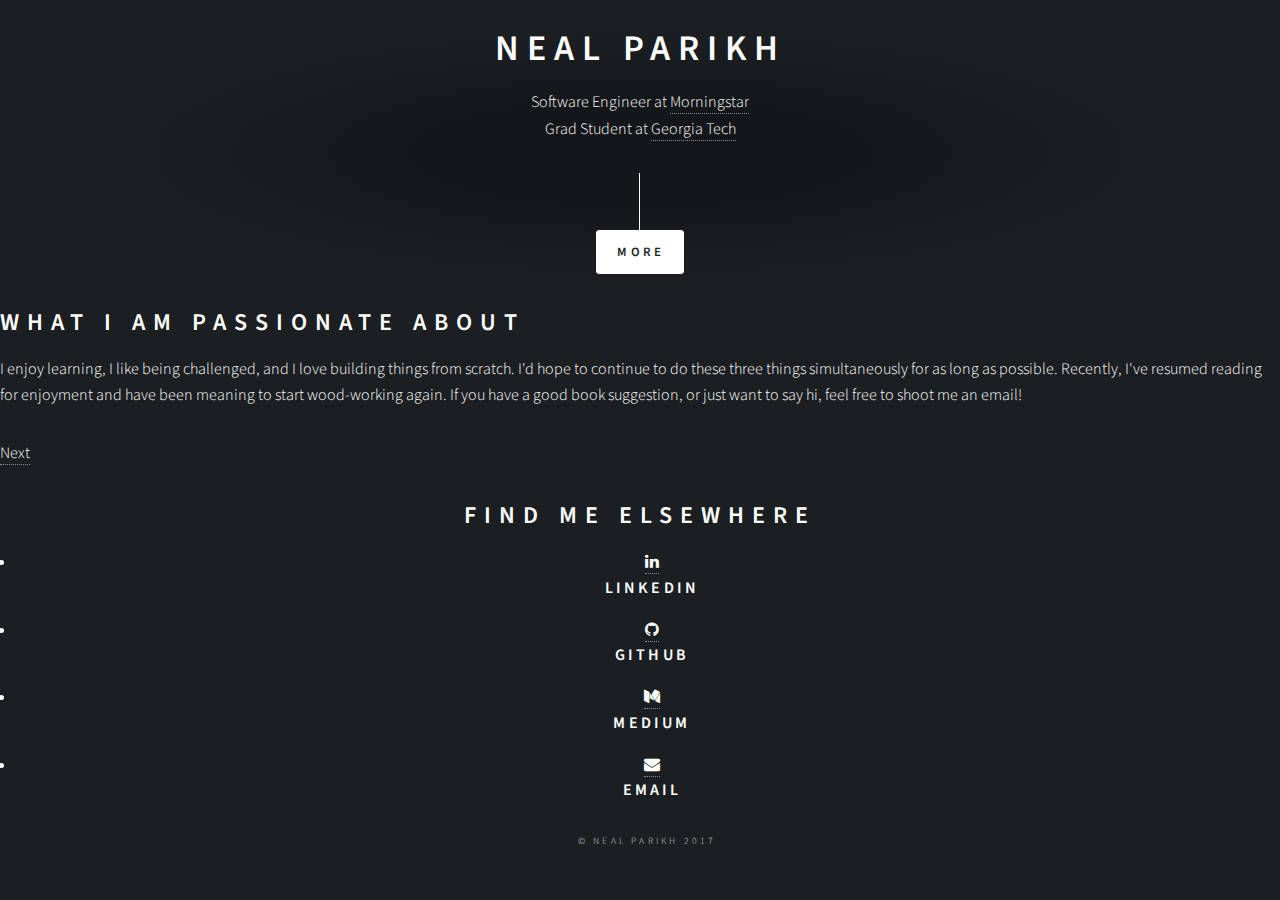
==== commit b2620030: "local filepath changes" ====
--- a/index.html
+++ b/index.html
@@ -1,6 +1,6 @@
 <!DOCTYPE HTML>
 <!--
-	Dimension by HTML5 UP
+	Highlights by HTML5 UP
 	html5up.net | @ajlkn
 	Free for personal and commercial use under the CCA 3.0 license (html5up.net/license)
 -->
@@ -8,141 +8,153 @@
 	<head>
 		<title>Neal Parikh</title>
 		<meta charset="utf-8" />
-		<meta name="viewport" content="width=device-width, initial-scale=1, user-scalable=no" />
-		<link rel="stylesheet" href="assets/css/main.css" />
+		<meta name="viewport" content="width=device-width, initial-scale=1" />
+		<!--[if lte IE 8]><script src="assets/js/ie/html5shiv.js"></script><![endif]-->
+		<link rel="stylesheet" href="./assets/css/main.css" />
+		<!--[if lte IE 8]><link rel="stylesheet" href="assets/css/ie8.css" /><![endif]-->
 		<!--[if lte IE 9]><link rel="stylesheet" href="assets/css/ie9.css" /><![endif]-->
-		<noscript><link rel="stylesheet" href="assets/css/noscript.css" /></noscript>
 	</head>
 	<body>
 
-		<!-- Wrapper -->
-			<div id="wrapper">
-
-				<!-- Header -->
-					<header id="header">
-						<div class="logo">
-							<span class="icon fa-diamond"></span>
-						</div>
-						<div class="content">
-							<div class="inner">
-								<h1>Neal Parikh</h1>
-								<p>Software Engineer </br>
-									Curious innovator | Passionate advocator </p>
-							</div>
-						</div>
-						<nav>
-							<ul>
-								<li><a href="#intro">Intro</a></li>
-								<li><a href="#work">Work</a></li>
-								<li><a href="#about">About</a></li>
-								<li><a href="#contact">Contact</a></li>
-								<!--<li><a href="#elements">Elements</a></li>-->
-							</ul>
-						</nav>
-					</header>
-
-				<!-- Main -->
-					<div id="main">
-
-						<!-- Intro -->
-							<article id="intro">
-								<h2 class="major">Intro</h2>
-								<span class="image main"><img src="images/pic01.jpg" alt="" /></span>
-								<p>Welcome! I am currently a software engineer at <a href="https://www.morningstar.com"> Morningstar </a> within the Morningstar Development Program based in Chicago, IL. Within Computer Science, my interests include software optimization and machine learning. </p>
-							</article>
-
-						<!-- Work -->
-							<article id="work">
-								<h2 class="major">Work</h2>
-								<span class="image main"><img src="images/pic02.jpg" alt="" /></span>
-								<p>My resume is available <a href="https://github.com/nealrp/nealrp.github.io/blob/master/Neal%20Parikh%20Resume.pdf"> here. </a> </p>
-								<p>Nullam et orci eu lorem consequat tincidunt vivamus et sagittis libero. Mauris aliquet magna magna sed nunc rhoncus pharetra. Pellentesque condimentum sem. In efficitur ligula tate urna. Maecenas laoreet massa vel lacinia pellentesque lorem ipsum dolor. Nullam et orci eu lorem consequat tincidunt. Vivamus et sagittis libero. Mauris aliquet magna magna sed nunc rhoncus amet feugiat tempus.</p>
-							</article>
-
-						<!-- About -->
-							<article id="about">
-								<h2 class="major">Blog</h2>
-								<span class="image main"><img src="images/pic03.jpg" alt="" /></span>
-								<p>Lorem ipsum dolor sit amet, consectetur et adipiscing elit. Praesent eleifend dignissim arcu, at eleifend sapien imperdiet ac. Aliquam erat volutpat. Praesent urna nisi, fringila lorem et vehicula lacinia quam. Integer sollicitudin mauris nec lorem luctus ultrices. Aliquam libero et malesuada fames ac ante ipsum primis in faucibus. Cras viverra ligula sit amet ex mollis mattis lorem ipsum dolor sit amet.</p>
-							</article>
-
-						<!-- Contact -->
-							<article id="contact">
-								<h2 class="major">Contact</h2>
-								<form method="post" action="#">
-									<div class="field half first">
-										<label for="name">Name</label>
-										<input type="text" name="name" id="name" />
-									</div>
-									<div class="field half">
-										<label for="email">Email</label>
-										<input type="text" name="email" id="email" />
-									</div>
-									<div class="field">
-										<label for="message">Message</label>
-										<textarea name="message" id="message" rows="4"></textarea>
-									</div>
-									<ul class="actions">
-										<li><input type="submit" value="Send Message" class="special" /></li>
-										<li><input type="reset" value="Reset" /></li>
-									</ul>
-								</form>
-								<ul class="icons">
-									<li><a href="#" class="icon fa-twitter"><span class="label">Twitter</span></a></li>
-									<li><a href="#" class="icon fa-facebook"><span class="label">Facebook</span></a></li>
-									<li><a href='https://www.linkedin.com/in/nealparikh' class="icon fa-instagram"><span class="label">Linkedin</span></a></li>
-									<li><a href='https://github.com/nealrp' class="icon fa-github"><span class="label">GitHub</span></a></li>
-								</ul>
-							</article>
-
-						<!-- Elements -->
-							<article id="elements">
-								<h2 class="major">Elements</h2>
-
-								<section>
-									<h3 class="major">Text</h3>
-									<p>This is <b>bold</b> and this is <strong>strong</strong>. This is <i>italic</i> and this is <em>emphasized</em>.
-									This is <sup>superscript</sup> text and this is <sub>subscript</sub> text.
-									This is <u>underlined</u> and this is code: <code>for (;;) { ... }</code>. Finally, <a href="#">this is a link</a>.</p>
-									<hr />
-									<h2>Heading Level 2</h2>
-									<h3>Heading Level 3</h3>
-									<h4>Heading Level 4</h4>
-									<h5>Heading Level 5</h5>
-									<h6>Heading Level 6</h6>
-									<hr />
-									<h4>Blockquote</h4>
-									<blockquote>Fringilla nisl. Donec accumsan interdum nisi, quis tincidunt felis sagittis eget tempus euismod. Vestibulum ante ipsum primis in faucibus vestibulum. Blandit adipiscing eu felis iaculis volutpat ac adipiscing accumsan faucibus. Vestibulum ante ipsum primis in faucibus lorem ipsum dolor sit amet nullam adipiscing eu felis.</blockquote>
-									<h4>Preformatted</h4>
-									<pre><code>i = 0;
+		<!-- Header -->
+			<section id="header">
+				<header class="major">
+					<span class="image small"><img src="./images/neal.jpg" alt="" /></span>
+					<h1>Neal Parikh</h1>
+					<p>Software Engineer at <a href="http://morningstar.com">Morningstar</a> </br> 
+						Grad Student at <a href="https://www.omscs.gatech.edu/">Georgia Tech</a> </a>
+					</p>
+				</header>
+				<div class="container">
+					<ul class="actions">
+						<li><a href="#one" class="button special scrolly">More</a></li>
+					</ul>
+				</div>
+			</section>
+
+		<!-- One -->
+			<section id="one" class="main special">
+				<div class="container">
+					<div class="content">
+						<header class="major">
+							<h2>What I am passionate about</h2>
+						</header>
+						<p>I enjoy learning, I like being challenged, and I love building things from scratch. I'd hope to continue to do these three things simultaneously for as long as possible. Recently, I've resumed reading for enjoyment and have been meaning to start wood-working again. If you have a good book suggestion, or just want to say hi, feel free to shoot me an email! </p>
+					</div>
+					<a href="#footer" class="goto-next scrolly">Next</a>
+				</div>
+			</section>
+
+		<!-- Two -->
+<!-- 			<section id="two" class="main special">
+				<div class="container">
+					<span class="image fit primary"><img src="images/pic02.jpg" alt="" /></span>
+					<div class="content">
+						<header class="major">
+							<h2>Find me elsewhere</h2>
+						</header>
+						<p>Consequat sed ultricies rutrum. Sed adipiscing eu amet interdum lorem blandit vis ac commodo aliquet vulputate.</p>
+						<ul class="icons-grid">
+							<li>
+								<a href="https://www.linkedin.com/in/nealparikh/" ><span class="icon major fa-linkedin"></span></a>
+								<h3>Linkedin</h3>
+							</li>
+							<li>
+								<a href="https://github.com/nealrp" ><span class="icon major fa-github"></span></a>
+								<h3>Github</h3>
+							</li>
+							<li>
+								<a href="https://morningstar.engineering/@nealrp" ><span class="icon major fa-medium"></span></a>
+								<h3>Medium</h3>
+							</li>
+							<li>
+								<a href="mailto:nealrparikh@gmail.com" ><span class="icon major fa-envelope"></span></a>
+								<h3>Email</h3>
+							</li>
+						</ul>
+					</div>
+					<a href="#footer" class="goto-next scrolly">Next</a>
+				</div>
+			</section> -->
+
+		<!-- Three -->
+	<!-- 		<section id="three" class="main special">
+				<div class="container">
+					<span class="image fit primary"><img src="images/pic03.jpg" alt="" /></span>
+					<div class="content">
+						<header class="major">
+							<h2>One more thing</h2>
+						</header>
+						<p>Aliquam ante ac id. Adipiscing interdum lorem praesent fusce pellentesque arcu feugiat. Consequat sed ultricies rutrum. Sed adipiscing eu amet interdum lorem blandit vis ac commodo aliquet integer vulputate phasellus lorem ipsum dolor lorem magna consequat sed etiam adipiscing interdum.</p>
+					</div>
+					<a href="#footer" class="goto-next scrolly">Next</a>
+				</div>
+			</section> -->
+
+		<!-- Four -->
+		<!--
+			<section id="four" class="main">
+				<div class="container">
+					<div class="content">
+						<header class="major">
+							<h2>Elements</h2>
+						</header>
+						<section>
+							<h4>Text</h4>
+							<p>This is <b>bold</b> and this is <strong>strong</strong>. This is <i>italic</i> and this is <em>emphasized</em>.
+							This is <sup>superscript</sup> text and this is <sub>subscript</sub> text.
+							This is <u>underlined</u> and this is code: <code>for (;;) { ... }</code>. Finally, <a href="#">this is a link</a>.</p>
+							<hr />
+							<header>
+								<h4>Heading with a Subtitle</h4>
+								<p>Lorem ipsum dolor sit amet nullam id egestas urna aliquam</p>
+							</header>
+							<p>Nunc lacinia ante nunc ac lobortis. Interdum adipiscing gravida odio porttitor sem non mi integer non faucibus ornare mi ut ante amet placerat aliquet. Volutpat eu sed ante lacinia sapien lorem accumsan varius montes viverra nibh in adipiscing blandit tempus accumsan.</p>
+							<header>
+								<h5>Heading with a Subtitle</h5>
+								<p>Lorem ipsum dolor sit amet nullam id egestas urna aliquam</p>
+							</header>
+							<p>Nunc lacinia ante nunc ac lobortis. Interdum adipiscing gravida odio porttitor sem non mi integer non faucibus ornare mi ut ante amet placerat aliquet. Volutpat eu sed ante lacinia sapien lorem accumsan varius montes viverra nibh in adipiscing blandit tempus accumsan.</p>
+							<hr />
+							<h2>Heading Level 2</h2>
+							<h3>Heading Level 3</h3>
+							<h4>Heading Level 4</h4>
+							<h5>Heading Level 5</h5>
+							<h6>Heading Level 6</h6>
+							<hr />
+							<h5>Blockquote</h5>
+							<blockquote>Fringilla nisl. Donec accumsan interdum nisi, quis tincidunt felis sagittis eget tempus euismod. Vestibulum ante ipsum primis in faucibus vestibulum. Blandit adipiscing eu felis iaculis volutpat ac adipiscing accumsan faucibus. Vestibulum ante ipsum primis in faucibus lorem ipsum dolor sit amet nullam adipiscing eu felis.</blockquote>
+							<h5>Preformatted</h5>
+							<pre><code>i = 0;
 
 while (!deck.isInOrder()) {
-    print 'Iteration ' + i;
-    deck.shuffle();
-    i++;
+print 'Iteration ' + i;
+deck.shuffle();
+i++;
 }
 
 print 'It took ' + i + ' iterations to sort the deck.';</code></pre>
-								</section>
-
-								<section>
-									<h3 class="major">Lists</h3>
-
-									<h4>Unordered</h4>
+						</section>
+
+						<section>
+							<h4>Lists</h4>
+							<div class="row">
+								<div class="6u 12u$(medium)">
+									<h5>Unordered</h5>
 									<ul>
 										<li>Dolor pulvinar etiam.</li>
 										<li>Sagittis adipiscing.</li>
 										<li>Felis enim feugiat.</li>
 									</ul>
-
-									<h4>Alternate</h4>
+									<h5>Alternate</h5>
 									<ul class="alt">
 										<li>Dolor pulvinar etiam.</li>
 										<li>Sagittis adipiscing.</li>
 										<li>Felis enim feugiat.</li>
 									</ul>
-
-									<h4>Ordered</h4>
+								</div>
+								<div class="6u$ 12u(medium)">
+									<h5>Ordered</h5>
 									<ol>
 										<li>Dolor pulvinar etiam.</li>
 										<li>Etiam vel felis viverra.</li>
@@ -151,209 +163,310 @@
 										<li>Etiam vel felis lorem.</li>
 										<li>Felis enim et feugiat.</li>
 									</ol>
-									<h4>Icons</h4>
+									<h5>Icons</h5>
 									<ul class="icons">
 										<li><a href="#" class="icon fa-twitter"><span class="label">Twitter</span></a></li>
 										<li><a href="#" class="icon fa-facebook"><span class="label">Facebook</span></a></li>
 										<li><a href="#" class="icon fa-instagram"><span class="label">Instagram</span></a></li>
 										<li><a href="#" class="icon fa-github"><span class="label">Github</span></a></li>
 									</ul>
-
-									<h4>Actions</h4>
-									<ul class="actions">
-										<li><a href="#" class="button special">Default</a></li>
-										<li><a href="#" class="button">Default</a></li>
-									</ul>
+								</div>
+							</div>
+							<h5>Actions</h5>
+							<ul class="actions">
+								<li><a href="#" class="button special">Default</a></li>
+								<li><a href="#" class="button">Default</a></li>
+							</ul>
+							<ul class="actions small">
+								<li><a href="#" class="button special small">Small</a></li>
+								<li><a href="#" class="button small">Small</a></li>
+							</ul>
+							<div class="row">
+								<div class="6u 12u$(small)">
 									<ul class="actions vertical">
 										<li><a href="#" class="button special">Default</a></li>
 										<li><a href="#" class="button">Default</a></li>
 									</ul>
-								</section>
-
-								<section>
-									<h3 class="major">Table</h3>
-									<h4>Default</h4>
-									<div class="table-wrapper">
-										<table>
-											<thead>
-												<tr>
-													<th>Name</th>
-													<th>Description</th>
-													<th>Price</th>
-												</tr>
-											</thead>
-											<tbody>
-												<tr>
-													<td>Item One</td>
-													<td>Ante turpis integer aliquet porttitor.</td>
-													<td>29.99</td>
-												</tr>
-												<tr>
-													<td>Item Two</td>
-													<td>Vis ac commodo adipiscing arcu aliquet.</td>
-													<td>19.99</td>
-												</tr>
-												<tr>
-													<td>Item Three</td>
-													<td> Morbi faucibus arcu accumsan lorem.</td>
-													<td>29.99</td>
-												</tr>
-												<tr>
-													<td>Item Four</td>
-													<td>Vitae integer tempus condimentum.</td>
-													<td>19.99</td>
-												</tr>
-												<tr>
-													<td>Item Five</td>
-													<td>Ante turpis integer aliquet porttitor.</td>
-													<td>29.99</td>
-												</tr>
-											</tbody>
-											<tfoot>
-												<tr>
-													<td colspan="2"></td>
-													<td>100.00</td>
-												</tr>
-											</tfoot>
-										</table>
-									</div>
-
-									<h4>Alternate</h4>
-									<div class="table-wrapper">
-										<table class="alt">
-											<thead>
-												<tr>
-													<th>Name</th>
-													<th>Description</th>
-													<th>Price</th>
-												</tr>
-											</thead>
-											<tbody>
-												<tr>
-													<td>Item One</td>
-													<td>Ante turpis integer aliquet porttitor.</td>
-													<td>29.99</td>
-												</tr>
-												<tr>
-													<td>Item Two</td>
-													<td>Vis ac commodo adipiscing arcu aliquet.</td>
-													<td>19.99</td>
-												</tr>
-												<tr>
-													<td>Item Three</td>
-													<td> Morbi faucibus arcu accumsan lorem.</td>
-													<td>29.99</td>
-												</tr>
-												<tr>
-													<td>Item Four</td>
-													<td>Vitae integer tempus condimentum.</td>
-													<td>19.99</td>
-												</tr>
-												<tr>
-													<td>Item Five</td>
-													<td>Ante turpis integer aliquet porttitor.</td>
-													<td>29.99</td>
-												</tr>
-											</tbody>
-											<tfoot>
-												<tr>
-													<td colspan="2"></td>
-													<td>100.00</td>
-												</tr>
-											</tfoot>
-										</table>
-									</div>
-								</section>
-
-								<section>
-									<h3 class="major">Buttons</h3>
-									<ul class="actions">
-										<li><a href="#" class="button special">Special</a></li>
-										<li><a href="#" class="button">Default</a></li>
-									</ul>
-									<ul class="actions">
-										<li><a href="#" class="button">Default</a></li>
+								</div>
+								<div class="6u$ 12u$(small)">
+									<ul class="actions vertical small">
+										<li><a href="#" class="button special small">Small</a></li>
 										<li><a href="#" class="button small">Small</a></li>
 									</ul>
-									<ul class="actions">
-										<li><a href="#" class="button special icon fa-download">Icon</a></li>
-										<li><a href="#" class="button icon fa-download">Icon</a></li>
-									</ul>
-									<ul class="actions">
-										<li><span class="button special disabled">Disabled</span></li>
-										<li><span class="button disabled">Disabled</span></li>
-									</ul>
-								</section>
-
-								<section>
-									<h3 class="major">Form</h3>
-									<form method="post" action="#">
-										<div class="field half first">
-											<label for="demo-name">Name</label>
-											<input type="text" name="demo-name" id="demo-name" value="" placeholder="Jane Doe" />
+								</div>
+								<div class="6u 12u$(small)">
+									<ul class="actions vertical">
+										<li><a href="#" class="button special fit">Default</a></li>
+										<li><a href="#" class="button fit">Default</a></li>
+									</ul>
+								</div>
+								<div class="6u$ 12u$(small)">
+									<ul class="actions vertical small">
+										<li><a href="#" class="button special small fit">Small</a></li>
+										<li><a href="#" class="button small fit">Small</a></li>
+									</ul>
+								</div>
+							</div>
+						</section>
+
+						<section>
+							<h4>Table</h4>
+							<h5>Default</h5>
+							<div class="table-wrapper">
+								<table>
+									<thead>
+										<tr>
+											<th>Name</th>
+											<th>Description</th>
+											<th>Price</th>
+										</tr>
+									</thead>
+									<tbody>
+										<tr>
+											<td>Item One</td>
+											<td>Ante turpis integer aliquet porttitor.</td>
+											<td>29.99</td>
+										</tr>
+										<tr>
+											<td>Item Two</td>
+											<td>Vis ac commodo adipiscing arcu aliquet.</td>
+											<td>19.99</td>
+										</tr>
+										<tr>
+											<td>Item Three</td>
+											<td> Morbi faucibus arcu accumsan lorem.</td>
+											<td>29.99</td>
+										</tr>
+										<tr>
+											<td>Item Four</td>
+											<td>Vitae integer tempus condimentum.</td>
+											<td>19.99</td>
+										</tr>
+										<tr>
+											<td>Item Five</td>
+											<td>Ante turpis integer aliquet porttitor.</td>
+											<td>29.99</td>
+										</tr>
+									</tbody>
+									<tfoot>
+										<tr>
+											<td colspan="2"></td>
+											<td>100.00</td>
+										</tr>
+									</tfoot>
+								</table>
+							</div>
+
+							<h5>Alternate</h5>
+							<div class="table-wrapper">
+								<table class="alt">
+									<thead>
+										<tr>
+											<th>Name</th>
+											<th>Description</th>
+											<th>Price</th>
+										</tr>
+									</thead>
+									<tbody>
+										<tr>
+											<td>Item One</td>
+											<td>Ante turpis integer aliquet porttitor.</td>
+											<td>29.99</td>
+										</tr>
+										<tr>
+											<td>Item Two</td>
+											<td>Vis ac commodo adipiscing arcu aliquet.</td>
+											<td>19.99</td>
+										</tr>
+										<tr>
+											<td>Item Three</td>
+											<td> Morbi faucibus arcu accumsan lorem.</td>
+											<td>29.99</td>
+										</tr>
+										<tr>
+											<td>Item Four</td>
+											<td>Vitae integer tempus condimentum.</td>
+											<td>19.99</td>
+										</tr>
+										<tr>
+											<td>Item Five</td>
+											<td>Ante turpis integer aliquet porttitor.</td>
+											<td>29.99</td>
+										</tr>
+									</tbody>
+									<tfoot>
+										<tr>
+											<td colspan="2"></td>
+											<td>100.00</td>
+										</tr>
+									</tfoot>
+								</table>
+							</div>
+						</section>
+
+						<section>
+							<h4>Buttons</h4>
+							<ul class="actions">
+								<li><a href="#" class="button special">Special</a></li>
+								<li><a href="#" class="button">Default</a></li>
+							</ul>
+							<ul class="actions">
+								<li><a href="#" class="button">Default</a></li>
+								<li><a href="#" class="button small">Small</a></li>
+							</ul>
+							<ul class="actions fit">
+								<li><a href="#" class="button special fit">Fit</a></li>
+								<li><a href="#" class="button fit">Fit</a></li>
+							</ul>
+							<ul class="actions fit small">
+								<li><a href="#" class="button special fit small">Fit + Small</a></li>
+								<li><a href="#" class="button fit small">Fit + Small</a></li>
+							</ul>
+							<ul class="actions">
+								<li><a href="#" class="button special icon fa-download">Icon</a></li>
+								<li><a href="#" class="button icon fa-download">Icon</a></li>
+							</ul>
+							<ul class="actions">
+								<li><span class="button special disabled">Disabled</span></li>
+								<li><span class="button disabled">Disabled</span></li>
+							</ul>
+						</section>
+
+						<section>
+							<h4>Form</h4>
+							<form method="post" action="#">
+								<div class="row uniform">
+									<div class="6u 12u$(xsmall)">
+										<input type="text" name="demo-name" id="demo-name" value="" placeholder="Name" />
+									</div>
+									<div class="6u$ 12u$(xsmall)">
+										<input type="email" name="demo-email" id="demo-email" value="" placeholder="Email" />
+									</div>
+									<div class="12u$">
+										<div class="select-wrapper">
+											<select name="demo-category" id="demo-category">
+												<option value="">- Category -</option>
+												<option value="1">Manufacturing</option>
+												<option value="1">Shipping</option>
+												<option value="1">Administration</option>
+												<option value="1">Human Resources</option>
+											</select>
 										</div>
-										<div class="field half">
-											<label for="demo-email">Email</label>
-											<input type="email" name="demo-email" id="demo-email" value="" placeholder="jane@untitled.tld" />
-										</div>
-										<div class="field">
-											<label for="demo-category">Category</label>
-											<div class="select-wrapper">
-												<select name="demo-category" id="demo-category">
-													<option value="">-</option>
-													<option value="1">Manufacturing</option>
-													<option value="1">Shipping</option>
-													<option value="1">Administration</option>
-													<option value="1">Human Resources</option>
-												</select>
-											</div>
-										</div>
-										<div class="field half first">
-											<input type="radio" id="demo-priority-low" name="demo-priority" checked>
-											<label for="demo-priority-low">Low</label>
-										</div>
-										<div class="field half">
-											<input type="radio" id="demo-priority-high" name="demo-priority">
-											<label for="demo-priority-high">High</label>
-										</div>
-										<div class="field half first">
-											<input type="checkbox" id="demo-copy" name="demo-copy">
-											<label for="demo-copy">Email me a copy</label>
-										</div>
-										<div class="field half">
-											<input type="checkbox" id="demo-human" name="demo-human" checked>
-											<label for="demo-human">Not a robot</label>
-										</div>
-										<div class="field">
-											<label for="demo-message">Message</label>
-											<textarea name="demo-message" id="demo-message" placeholder="Enter your message" rows="6"></textarea>
-										</div>
+									</div>
+									<div class="4u 12u$(small)">
+										<input type="radio" id="demo-priority-low" name="demo-priority" checked>
+										<label for="demo-priority-low">Low</label>
+									</div>
+									<div class="4u 12u$(small)">
+										<input type="radio" id="demo-priority-normal" name="demo-priority">
+										<label for="demo-priority-normal">Normal</label>
+									</div>
+									<div class="4u$ 12u$(small)">
+										<input type="radio" id="demo-priority-high" name="demo-priority">
+										<label for="demo-priority-high">High</label>
+									</div>
+									<div class="6u 12u$(small)">
+										<input type="checkbox" id="demo-copy" name="demo-copy">
+										<label for="demo-copy">Email me a copy</label>
+									</div>
+									<div class="6u$ 12u$(small)">
+										<input type="checkbox" id="demo-human" name="demo-human" checked>
+										<label for="demo-human">Not a robot</label>
+									</div>
+									<div class="12u$">
+										<textarea name="demo-message" id="demo-message" placeholder="Enter your message" rows="6"></textarea>
+									</div>
+									<div class="12u$">
 										<ul class="actions">
 											<li><input type="submit" value="Send Message" class="special" /></li>
 											<li><input type="reset" value="Reset" /></li>
 										</ul>
-									</form>
-								</section>
-
-							</article>
+									</div>
+								</div>
+							</form>
+						</section>
+
+						<section>
+							<h4>Image</h4>
+							<h5>Fit</h5>
+							<div class="box alt">
+								<div class="row uniform 50%">
+									<div class="12u"><span class="image fit"><img src="images/pic04.jpg" alt="" /></span></div>
+									<div class="4u"><span class="image fit"><img src="images/pic04.jpg" alt="" /></span></div>
+									<div class="4u"><span class="image fit"><img src="images/pic04.jpg" alt="" /></span></div>
+									<div class="4u"><span class="image fit"><img src="images/pic04.jpg" alt="" /></span></div>
+									<div class="4u"><span class="image fit"><img src="images/pic04.jpg" alt="" /></span></div>
+									<div class="4u"><span class="image fit"><img src="images/pic04.jpg" alt="" /></span></div>
+									<div class="4u"><span class="image fit"><img src="images/pic04.jpg" alt="" /></span></div>
+									<div class="4u"><span class="image fit"><img src="images/pic04.jpg" alt="" /></span></div>
+									<div class="4u"><span class="image fit"><img src="images/pic04.jpg" alt="" /></span></div>
+									<div class="4u"><span class="image fit"><img src="images/pic04.jpg" alt="" /></span></div>
+								</div>
+							</div>
+							<h5>Left &amp; Right</h5>
+							<p><span class="image left"><img src="images/pic05.jpg" alt="" /></span>Fringilla nisl. Donec accumsan interdum nisi, quis tincidunt felis sagittis eget. tempus euismod. Vestibulum ante ipsum primis in faucibus vestibulum. Blandit adipiscing eu felis iaculis volutpat ac adipiscing accumsan eu faucibus. Integer ac pellentesque praesent tincidunt felis sagittis eget. tempus euismod. Vestibulum ante ipsum primis in faucibus vestibulum. Blandit adipiscing eu felis iaculis volutpat ac adipiscing accumsan eu faucibus. Integer ac pellentesque praesent. Donec accumsan interdum nisi, quis tincidunt felis sagittis eget. tempus euismod. Vestibulum ante ipsum primis in faucibus vestibulum. Blandit adipiscing eu felis iaculis volutpat ac adipiscing accumsan eu faucibus. Integer ac pellentesque praesent tincidunt felis sagittis eget. tempus euismod. Vestibulum ante ipsum primis in faucibus vestibulum. Blandit adipiscing eu felis iaculis volutpat ac adipiscing accumsan eu faucibus. Integer ac pellentesque praesent.</p>
+							<p><span class="image right"><img src="images/pic05.jpg" alt="" /></span>Fringilla nisl. Donec accumsan interdum nisi, quis tincidunt felis sagittis eget. tempus euismod. Vestibulum ante ipsum primis in faucibus vestibulum. Blandit adipiscing eu felis iaculis volutpat ac adipiscing accumsan eu faucibus. Integer ac pellentesque praesent tincidunt felis sagittis eget. tempus euismod. Vestibulum ante ipsum primis in faucibus vestibulum. Blandit adipiscing eu felis iaculis volutpat ac adipiscing accumsan eu faucibus. Integer ac pellentesque praesent. Donec accumsan interdum nisi, quis tincidunt felis sagittis eget. tempus euismod. Vestibulum ante ipsum primis in faucibus vestibulum. Blandit adipiscing eu felis iaculis volutpat ac adipiscing accumsan eu faucibus. Integer ac pellentesque praesent tincidunt felis sagittis eget. tempus euismod. Vestibulum ante ipsum primis in faucibus vestibulum. Blandit adipiscing eu felis iaculis volutpat ac adipiscing accumsan eu faucibus. Integer ac pellentesque praesent.</p>
+						</section>
 
 					</div>
-
-				<!-- Footer -->
-					<footer id="footer">
-						<p class="copyright">&copy; 2017 Neal Parikh</p>
-					</footer>
-
-			</div>
-
-		<!-- BG -->
-			<div id="bg"></div>
+					<a href="#footer" class="goto-next scrolly">Next</a>
+				</div>
+			</section>
+		-->
+
+		<!-- Footer -->
+			<section id="footer">
+				<div class="container">
+					<header class="major">
+						<h2>Find me elsewhere</h2>
+					</header>
+					<ul class="icons-grid">
+						<li>
+							<a href="https://www.linkedin.com/in/nealparikh/" ><span class="icon major fa-linkedin"></span></a>
+							<h3>Linkedin</h3>
+						</li>
+						<li>
+							<a href="https://github.com/nealrp" ><span class="icon major fa-github"></span></a>
+							<h3>Github</h3>
+						</li>
+						<li>
+							<a href="https://morningstar.engineering/@nealrp" ><span class="icon major fa-medium"></span></a>
+							<h3>Medium</h3>
+						</li>
+						<li>
+							<a href="mailto:nealrparikh@gmail.com" ><span class="icon major fa-envelope"></span></a>
+							<h3>Email</h3>
+						</li>
+					</ul>
+				</div>
+				<footer> 
+					<ul class="copyright">
+						<li>&copy; Neal Parikh 2017</li>
+					</ul>
+				</footer> 
+			</section>
+				
+			<!-- 	//</div>
+				//<footer>
+					<ul class="icons">
+						<li><a href="#" class="icon alt fa-twitter"><span class="label">Twitter</span></a></li>
+						<li><a href="#" class="icon alt fa-facebook"><span class="label">Facebook</span></a></li>
+						<li><a href="#" class="icon alt fa-instagram"><span class="label">Instagram</span></a></li>
+						<li><a href="#" class="icon alt fa-dribbble"><span class="label">Dribbble</span></a></li>
+						<li><a href="#" class="icon alt fa-envelope"><span class="label">Email</span></a></li>
+					</ul>
+					
+				//-->
+			
 
 		<!-- Scripts -->
 			<script src="assets/js/jquery.min.js"></script>
+			<script src="assets/js/jquery.scrollex.min.js"></script>
+			<script src="assets/js/jquery.scrolly.min.js"></script>
 			<script src="assets/js/skel.min.js"></script>
 			<script src="assets/js/util.js"></script>
+			<!--[if lte IE 8]><script src="assets/js/ie/respond.min.js"></script><![endif]-->
 			<script src="assets/js/main.js"></script>
 
 	</body>
-</html>
+</html>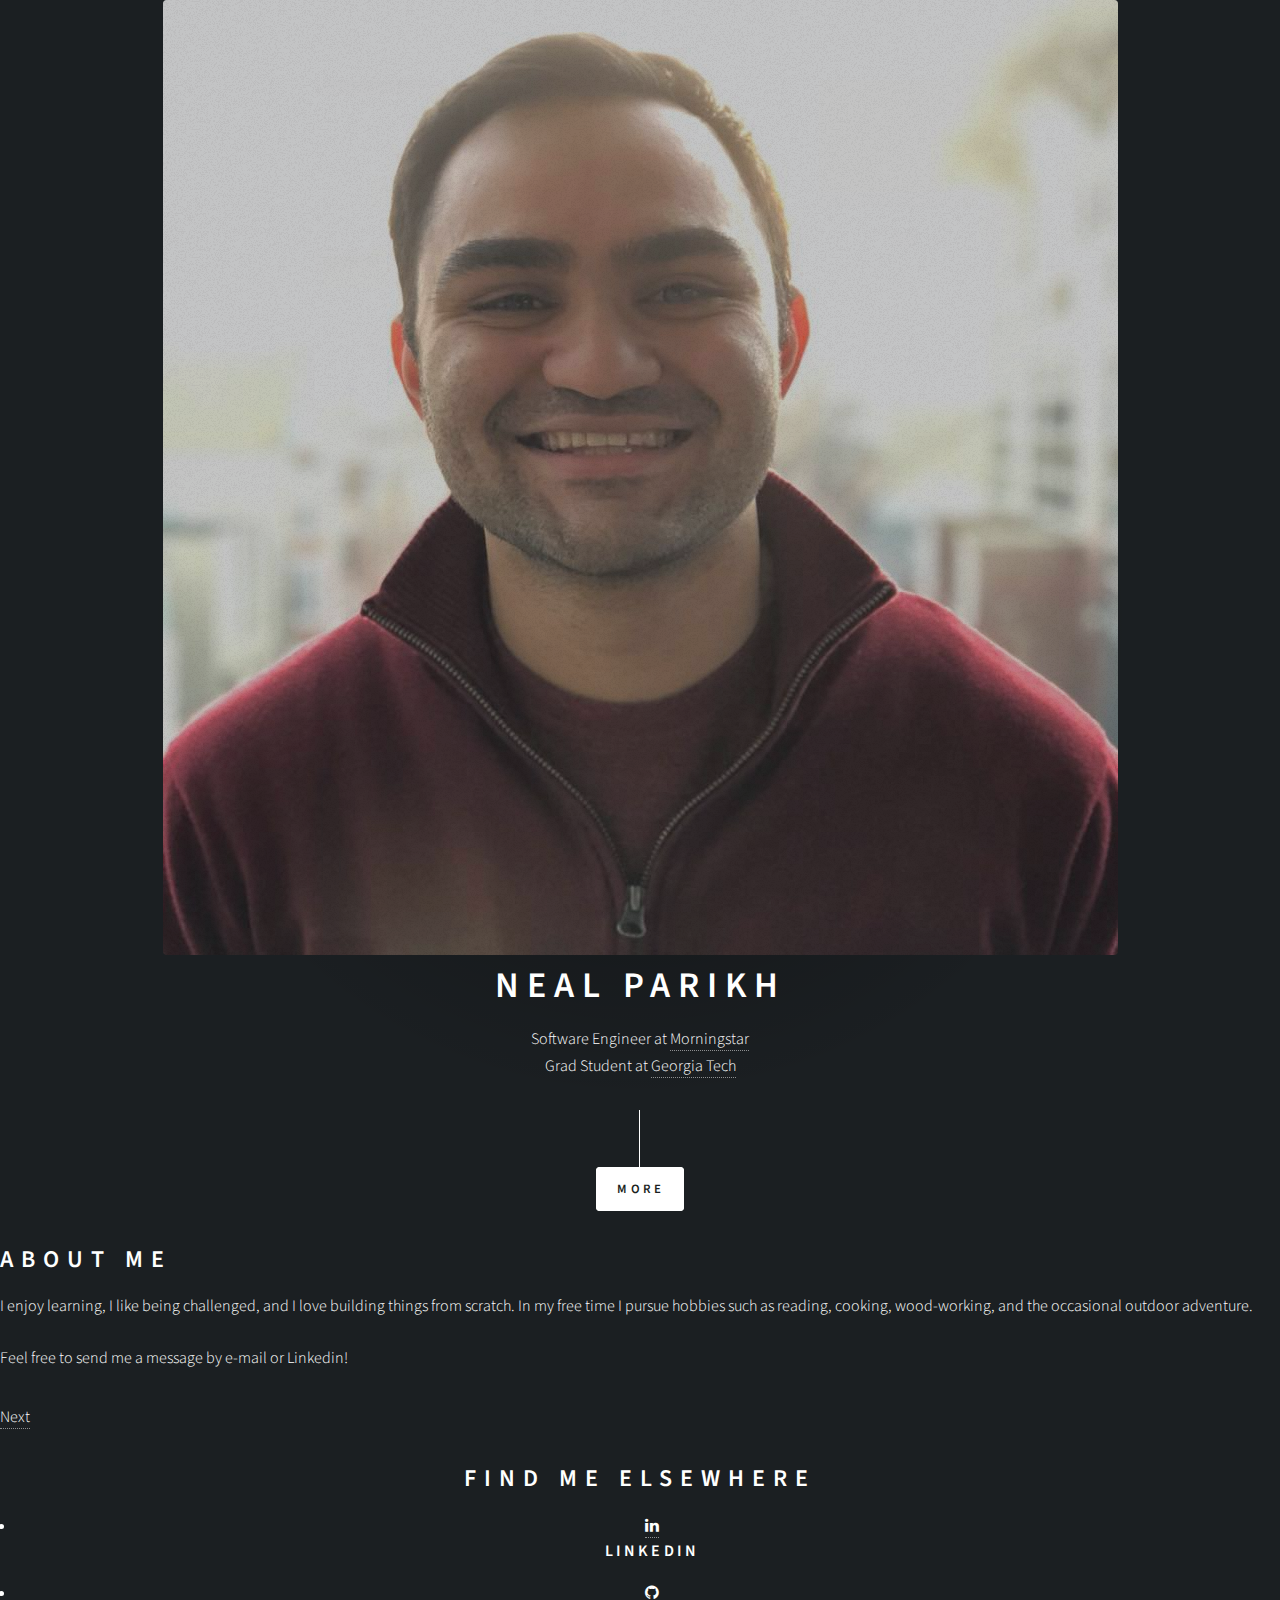
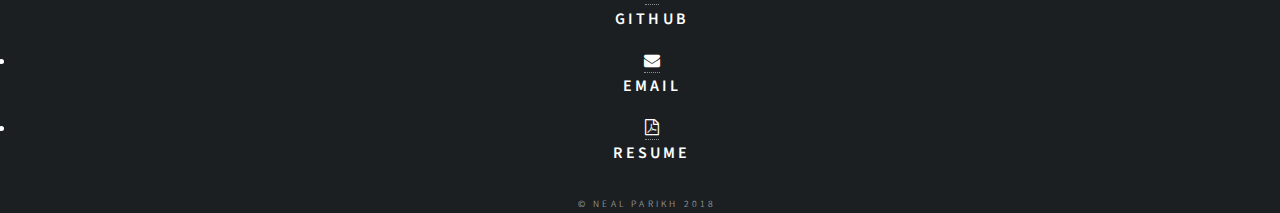
==== commit 3dd182c4: "Updated site" ====
--- a/index.html
+++ b/index.html
@@ -9,17 +9,14 @@
 		<title>Neal Parikh</title>
 		<meta charset="utf-8" />
 		<meta name="viewport" content="width=device-width, initial-scale=1" />
-		<!--[if lte IE 8]><script src="assets/js/ie/html5shiv.js"></script><![endif]-->
 		<link rel="stylesheet" href="./assets/css/main.css" />
-		<!--[if lte IE 8]><link rel="stylesheet" href="assets/css/ie8.css" /><![endif]-->
-		<!--[if lte IE 9]><link rel="stylesheet" href="assets/css/ie9.css" /><![endif]-->
 	</head>
 	<body>
 
 		<!-- Header -->
 			<section id="header">
 				<header class="major">
-					<span class="image small"><img src="./images/neal.jpg" alt="" /></span>
+					<span class="image small"><img src="./custom/Neal2.jpg" alt="" /></span>
 					<h1>Neal Parikh</h1>
 					<p>Software Engineer at <a href="http://morningstar.com">Morningstar</a> </br> 
 						Grad Student at <a href="https://www.omscs.gatech.edu/">Georgia Tech</a> </a>
@@ -37,382 +34,14 @@
 				<div class="container">
 					<div class="content">
 						<header class="major">
-							<h2>What I am passionate about</h2>
+							<h2>About Me</h2>
 						</header>
-						<p>I enjoy learning, I like being challenged, and I love building things from scratch. I'd hope to continue to do these three things simultaneously for as long as possible. Recently, I've resumed reading for enjoyment and have been meaning to start wood-working again. If you have a good book suggestion, or just want to say hi, feel free to shoot me an email! </p>
+						<p>I enjoy learning, I like being challenged, and I love building things from scratch. In my free time I pursue hobbies such as reading, cooking, wood-working, and the occasional outdoor adventure. <br><br> Feel free to send me a message by e-mail or Linkedin! </p>
 					</div>
 					<a href="#footer" class="goto-next scrolly">Next</a>
 				</div>
 			</section>
 
-		<!-- Two -->
-<!-- 			<section id="two" class="main special">
-				<div class="container">
-					<span class="image fit primary"><img src="images/pic02.jpg" alt="" /></span>
-					<div class="content">
-						<header class="major">
-							<h2>Find me elsewhere</h2>
-						</header>
-						<p>Consequat sed ultricies rutrum. Sed adipiscing eu amet interdum lorem blandit vis ac commodo aliquet vulputate.</p>
-						<ul class="icons-grid">
-							<li>
-								<a href="https://www.linkedin.com/in/nealparikh/" ><span class="icon major fa-linkedin"></span></a>
-								<h3>Linkedin</h3>
-							</li>
-							<li>
-								<a href="https://github.com/nealrp" ><span class="icon major fa-github"></span></a>
-								<h3>Github</h3>
-							</li>
-							<li>
-								<a href="https://morningstar.engineering/@nealrp" ><span class="icon major fa-medium"></span></a>
-								<h3>Medium</h3>
-							</li>
-							<li>
-								<a href="mailto:nealrparikh@gmail.com" ><span class="icon major fa-envelope"></span></a>
-								<h3>Email</h3>
-							</li>
-						</ul>
-					</div>
-					<a href="#footer" class="goto-next scrolly">Next</a>
-				</div>
-			</section> -->
-
-		<!-- Three -->
-	<!-- 		<section id="three" class="main special">
-				<div class="container">
-					<span class="image fit primary"><img src="images/pic03.jpg" alt="" /></span>
-					<div class="content">
-						<header class="major">
-							<h2>One more thing</h2>
-						</header>
-						<p>Aliquam ante ac id. Adipiscing interdum lorem praesent fusce pellentesque arcu feugiat. Consequat sed ultricies rutrum. Sed adipiscing eu amet interdum lorem blandit vis ac commodo aliquet integer vulputate phasellus lorem ipsum dolor lorem magna consequat sed etiam adipiscing interdum.</p>
-					</div>
-					<a href="#footer" class="goto-next scrolly">Next</a>
-				</div>
-			</section> -->
-
-		<!-- Four -->
-		<!--
-			<section id="four" class="main">
-				<div class="container">
-					<div class="content">
-						<header class="major">
-							<h2>Elements</h2>
-						</header>
-						<section>
-							<h4>Text</h4>
-							<p>This is <b>bold</b> and this is <strong>strong</strong>. This is <i>italic</i> and this is <em>emphasized</em>.
-							This is <sup>superscript</sup> text and this is <sub>subscript</sub> text.
-							This is <u>underlined</u> and this is code: <code>for (;;) { ... }</code>. Finally, <a href="#">this is a link</a>.</p>
-							<hr />
-							<header>
-								<h4>Heading with a Subtitle</h4>
-								<p>Lorem ipsum dolor sit amet nullam id egestas urna aliquam</p>
-							</header>
-							<p>Nunc lacinia ante nunc ac lobortis. Interdum adipiscing gravida odio porttitor sem non mi integer non faucibus ornare mi ut ante amet placerat aliquet. Volutpat eu sed ante lacinia sapien lorem accumsan varius montes viverra nibh in adipiscing blandit tempus accumsan.</p>
-							<header>
-								<h5>Heading with a Subtitle</h5>
-								<p>Lorem ipsum dolor sit amet nullam id egestas urna aliquam</p>
-							</header>
-							<p>Nunc lacinia ante nunc ac lobortis. Interdum adipiscing gravida odio porttitor sem non mi integer non faucibus ornare mi ut ante amet placerat aliquet. Volutpat eu sed ante lacinia sapien lorem accumsan varius montes viverra nibh in adipiscing blandit tempus accumsan.</p>
-							<hr />
-							<h2>Heading Level 2</h2>
-							<h3>Heading Level 3</h3>
-							<h4>Heading Level 4</h4>
-							<h5>Heading Level 5</h5>
-							<h6>Heading Level 6</h6>
-							<hr />
-							<h5>Blockquote</h5>
-							<blockquote>Fringilla nisl. Donec accumsan interdum nisi, quis tincidunt felis sagittis eget tempus euismod. Vestibulum ante ipsum primis in faucibus vestibulum. Blandit adipiscing eu felis iaculis volutpat ac adipiscing accumsan faucibus. Vestibulum ante ipsum primis in faucibus lorem ipsum dolor sit amet nullam adipiscing eu felis.</blockquote>
-							<h5>Preformatted</h5>
-							<pre><code>i = 0;
-
-while (!deck.isInOrder()) {
-print 'Iteration ' + i;
-deck.shuffle();
-i++;
-}
-
-print 'It took ' + i + ' iterations to sort the deck.';</code></pre>
-						</section>
-
-						<section>
-							<h4>Lists</h4>
-							<div class="row">
-								<div class="6u 12u$(medium)">
-									<h5>Unordered</h5>
-									<ul>
-										<li>Dolor pulvinar etiam.</li>
-										<li>Sagittis adipiscing.</li>
-										<li>Felis enim feugiat.</li>
-									</ul>
-									<h5>Alternate</h5>
-									<ul class="alt">
-										<li>Dolor pulvinar etiam.</li>
-										<li>Sagittis adipiscing.</li>
-										<li>Felis enim feugiat.</li>
-									</ul>
-								</div>
-								<div class="6u$ 12u(medium)">
-									<h5>Ordered</h5>
-									<ol>
-										<li>Dolor pulvinar etiam.</li>
-										<li>Etiam vel felis viverra.</li>
-										<li>Felis enim feugiat.</li>
-										<li>Dolor pulvinar etiam.</li>
-										<li>Etiam vel felis lorem.</li>
-										<li>Felis enim et feugiat.</li>
-									</ol>
-									<h5>Icons</h5>
-									<ul class="icons">
-										<li><a href="#" class="icon fa-twitter"><span class="label">Twitter</span></a></li>
-										<li><a href="#" class="icon fa-facebook"><span class="label">Facebook</span></a></li>
-										<li><a href="#" class="icon fa-instagram"><span class="label">Instagram</span></a></li>
-										<li><a href="#" class="icon fa-github"><span class="label">Github</span></a></li>
-									</ul>
-								</div>
-							</div>
-							<h5>Actions</h5>
-							<ul class="actions">
-								<li><a href="#" class="button special">Default</a></li>
-								<li><a href="#" class="button">Default</a></li>
-							</ul>
-							<ul class="actions small">
-								<li><a href="#" class="button special small">Small</a></li>
-								<li><a href="#" class="button small">Small</a></li>
-							</ul>
-							<div class="row">
-								<div class="6u 12u$(small)">
-									<ul class="actions vertical">
-										<li><a href="#" class="button special">Default</a></li>
-										<li><a href="#" class="button">Default</a></li>
-									</ul>
-								</div>
-								<div class="6u$ 12u$(small)">
-									<ul class="actions vertical small">
-										<li><a href="#" class="button special small">Small</a></li>
-										<li><a href="#" class="button small">Small</a></li>
-									</ul>
-								</div>
-								<div class="6u 12u$(small)">
-									<ul class="actions vertical">
-										<li><a href="#" class="button special fit">Default</a></li>
-										<li><a href="#" class="button fit">Default</a></li>
-									</ul>
-								</div>
-								<div class="6u$ 12u$(small)">
-									<ul class="actions vertical small">
-										<li><a href="#" class="button special small fit">Small</a></li>
-										<li><a href="#" class="button small fit">Small</a></li>
-									</ul>
-								</div>
-							</div>
-						</section>
-
-						<section>
-							<h4>Table</h4>
-							<h5>Default</h5>
-							<div class="table-wrapper">
-								<table>
-									<thead>
-										<tr>
-											<th>Name</th>
-											<th>Description</th>
-											<th>Price</th>
-										</tr>
-									</thead>
-									<tbody>
-										<tr>
-											<td>Item One</td>
-											<td>Ante turpis integer aliquet porttitor.</td>
-											<td>29.99</td>
-										</tr>
-										<tr>
-											<td>Item Two</td>
-											<td>Vis ac commodo adipiscing arcu aliquet.</td>
-											<td>19.99</td>
-										</tr>
-										<tr>
-											<td>Item Three</td>
-											<td> Morbi faucibus arcu accumsan lorem.</td>
-											<td>29.99</td>
-										</tr>
-										<tr>
-											<td>Item Four</td>
-											<td>Vitae integer tempus condimentum.</td>
-											<td>19.99</td>
-										</tr>
-										<tr>
-											<td>Item Five</td>
-											<td>Ante turpis integer aliquet porttitor.</td>
-											<td>29.99</td>
-										</tr>
-									</tbody>
-									<tfoot>
-										<tr>
-											<td colspan="2"></td>
-											<td>100.00</td>
-										</tr>
-									</tfoot>
-								</table>
-							</div>
-
-							<h5>Alternate</h5>
-							<div class="table-wrapper">
-								<table class="alt">
-									<thead>
-										<tr>
-											<th>Name</th>
-											<th>Description</th>
-											<th>Price</th>
-										</tr>
-									</thead>
-									<tbody>
-										<tr>
-											<td>Item One</td>
-											<td>Ante turpis integer aliquet porttitor.</td>
-											<td>29.99</td>
-										</tr>
-										<tr>
-											<td>Item Two</td>
-											<td>Vis ac commodo adipiscing arcu aliquet.</td>
-											<td>19.99</td>
-										</tr>
-										<tr>
-											<td>Item Three</td>
-											<td> Morbi faucibus arcu accumsan lorem.</td>
-											<td>29.99</td>
-										</tr>
-										<tr>
-											<td>Item Four</td>
-											<td>Vitae integer tempus condimentum.</td>
-											<td>19.99</td>
-										</tr>
-										<tr>
-											<td>Item Five</td>
-											<td>Ante turpis integer aliquet porttitor.</td>
-											<td>29.99</td>
-										</tr>
-									</tbody>
-									<tfoot>
-										<tr>
-											<td colspan="2"></td>
-											<td>100.00</td>
-										</tr>
-									</tfoot>
-								</table>
-							</div>
-						</section>
-
-						<section>
-							<h4>Buttons</h4>
-							<ul class="actions">
-								<li><a href="#" class="button special">Special</a></li>
-								<li><a href="#" class="button">Default</a></li>
-							</ul>
-							<ul class="actions">
-								<li><a href="#" class="button">Default</a></li>
-								<li><a href="#" class="button small">Small</a></li>
-							</ul>
-							<ul class="actions fit">
-								<li><a href="#" class="button special fit">Fit</a></li>
-								<li><a href="#" class="button fit">Fit</a></li>
-							</ul>
-							<ul class="actions fit small">
-								<li><a href="#" class="button special fit small">Fit + Small</a></li>
-								<li><a href="#" class="button fit small">Fit + Small</a></li>
-							</ul>
-							<ul class="actions">
-								<li><a href="#" class="button special icon fa-download">Icon</a></li>
-								<li><a href="#" class="button icon fa-download">Icon</a></li>
-							</ul>
-							<ul class="actions">
-								<li><span class="button special disabled">Disabled</span></li>
-								<li><span class="button disabled">Disabled</span></li>
-							</ul>
-						</section>
-
-						<section>
-							<h4>Form</h4>
-							<form method="post" action="#">
-								<div class="row uniform">
-									<div class="6u 12u$(xsmall)">
-										<input type="text" name="demo-name" id="demo-name" value="" placeholder="Name" />
-									</div>
-									<div class="6u$ 12u$(xsmall)">
-										<input type="email" name="demo-email" id="demo-email" value="" placeholder="Email" />
-									</div>
-									<div class="12u$">
-										<div class="select-wrapper">
-											<select name="demo-category" id="demo-category">
-												<option value="">- Category -</option>
-												<option value="1">Manufacturing</option>
-												<option value="1">Shipping</option>
-												<option value="1">Administration</option>
-												<option value="1">Human Resources</option>
-											</select>
-										</div>
-									</div>
-									<div class="4u 12u$(small)">
-										<input type="radio" id="demo-priority-low" name="demo-priority" checked>
-										<label for="demo-priority-low">Low</label>
-									</div>
-									<div class="4u 12u$(small)">
-										<input type="radio" id="demo-priority-normal" name="demo-priority">
-										<label for="demo-priority-normal">Normal</label>
-									</div>
-									<div class="4u$ 12u$(small)">
-										<input type="radio" id="demo-priority-high" name="demo-priority">
-										<label for="demo-priority-high">High</label>
-									</div>
-									<div class="6u 12u$(small)">
-										<input type="checkbox" id="demo-copy" name="demo-copy">
-										<label for="demo-copy">Email me a copy</label>
-									</div>
-									<div class="6u$ 12u$(small)">
-										<input type="checkbox" id="demo-human" name="demo-human" checked>
-										<label for="demo-human">Not a robot</label>
-									</div>
-									<div class="12u$">
-										<textarea name="demo-message" id="demo-message" placeholder="Enter your message" rows="6"></textarea>
-									</div>
-									<div class="12u$">
-										<ul class="actions">
-											<li><input type="submit" value="Send Message" class="special" /></li>
-											<li><input type="reset" value="Reset" /></li>
-										</ul>
-									</div>
-								</div>
-							</form>
-						</section>
-
-						<section>
-							<h4>Image</h4>
-							<h5>Fit</h5>
-							<div class="box alt">
-								<div class="row uniform 50%">
-									<div class="12u"><span class="image fit"><img src="images/pic04.jpg" alt="" /></span></div>
-									<div class="4u"><span class="image fit"><img src="images/pic04.jpg" alt="" /></span></div>
-									<div class="4u"><span class="image fit"><img src="images/pic04.jpg" alt="" /></span></div>
-									<div class="4u"><span class="image fit"><img src="images/pic04.jpg" alt="" /></span></div>
-									<div class="4u"><span class="image fit"><img src="images/pic04.jpg" alt="" /></span></div>
-									<div class="4u"><span class="image fit"><img src="images/pic04.jpg" alt="" /></span></div>
-									<div class="4u"><span class="image fit"><img src="images/pic04.jpg" alt="" /></span></div>
-									<div class="4u"><span class="image fit"><img src="images/pic04.jpg" alt="" /></span></div>
-									<div class="4u"><span class="image fit"><img src="images/pic04.jpg" alt="" /></span></div>
-									<div class="4u"><span class="image fit"><img src="images/pic04.jpg" alt="" /></span></div>
-								</div>
-							</div>
-							<h5>Left &amp; Right</h5>
-							<p><span class="image left"><img src="images/pic05.jpg" alt="" /></span>Fringilla nisl. Donec accumsan interdum nisi, quis tincidunt felis sagittis eget. tempus euismod. Vestibulum ante ipsum primis in faucibus vestibulum. Blandit adipiscing eu felis iaculis volutpat ac adipiscing accumsan eu faucibus. Integer ac pellentesque praesent tincidunt felis sagittis eget. tempus euismod. Vestibulum ante ipsum primis in faucibus vestibulum. Blandit adipiscing eu felis iaculis volutpat ac adipiscing accumsan eu faucibus. Integer ac pellentesque praesent. Donec accumsan interdum nisi, quis tincidunt felis sagittis eget. tempus euismod. Vestibulum ante ipsum primis in faucibus vestibulum. Blandit adipiscing eu felis iaculis volutpat ac adipiscing accumsan eu faucibus. Integer ac pellentesque praesent tincidunt felis sagittis eget. tempus euismod. Vestibulum ante ipsum primis in faucibus vestibulum. Blandit adipiscing eu felis iaculis volutpat ac adipiscing accumsan eu faucibus. Integer ac pellentesque praesent.</p>
-							<p><span class="image right"><img src="images/pic05.jpg" alt="" /></span>Fringilla nisl. Donec accumsan interdum nisi, quis tincidunt felis sagittis eget. tempus euismod. Vestibulum ante ipsum primis in faucibus vestibulum. Blandit adipiscing eu felis iaculis volutpat ac adipiscing accumsan eu faucibus. Integer ac pellentesque praesent tincidunt felis sagittis eget. tempus euismod. Vestibulum ante ipsum primis in faucibus vestibulum. Blandit adipiscing eu felis iaculis volutpat ac adipiscing accumsan eu faucibus. Integer ac pellentesque praesent. Donec accumsan interdum nisi, quis tincidunt felis sagittis eget. tempus euismod. Vestibulum ante ipsum primis in faucibus vestibulum. Blandit adipiscing eu felis iaculis volutpat ac adipiscing accumsan eu faucibus. Integer ac pellentesque praesent tincidunt felis sagittis eget. tempus euismod. Vestibulum ante ipsum primis in faucibus vestibulum. Blandit adipiscing eu felis iaculis volutpat ac adipiscing accumsan eu faucibus. Integer ac pellentesque praesent.</p>
-						</section>
-
-					</div>
-					<a href="#footer" class="goto-next scrolly">Next</a>
-				</div>
-			</section>
-		-->
 
 		<!-- Footer -->
 			<section id="footer">
@@ -430,33 +59,22 @@
 							<h3>Github</h3>
 						</li>
 						<li>
-							<a href="https://morningstar.engineering/@nealrp" ><span class="icon major fa-medium"></span></a>
-							<h3>Medium</h3>
+							<a href="mailto:nealrparikh@gmail.com" ><span class="icon major fa-envelope"></span></a>
+							<h3>Email</h3>
 						</li>
 						<li>
-							<a href="mailto:nealrparikh@gmail.com" ><span class="icon major fa-envelope"></span></a>
-							<h3>Email</h3>
+							<a href="./custom/NealParikhResume.pdf" ><span class="icon major fa-file-pdf-o"></span></a>
+							<h3>Resume</h3>
 						</li>
 					</ul>
 				</div>
 				<footer> 
 					<ul class="copyright">
-						<li>&copy; Neal Parikh 2017</li>
+						<li>&copy; Neal Parikh 2018</li>
 					</ul>
 				</footer> 
 			</section>
 				
-			<!-- 	//</div>
-				//<footer>
-					<ul class="icons">
-						<li><a href="#" class="icon alt fa-twitter"><span class="label">Twitter</span></a></li>
-						<li><a href="#" class="icon alt fa-facebook"><span class="label">Facebook</span></a></li>
-						<li><a href="#" class="icon alt fa-instagram"><span class="label">Instagram</span></a></li>
-						<li><a href="#" class="icon alt fa-dribbble"><span class="label">Dribbble</span></a></li>
-						<li><a href="#" class="icon alt fa-envelope"><span class="label">Email</span></a></li>
-					</ul>
-					
-				//-->
 			
 
 		<!-- Scripts -->
@@ -465,7 +83,6 @@
 			<script src="assets/js/jquery.scrolly.min.js"></script>
 			<script src="assets/js/skel.min.js"></script>
 			<script src="assets/js/util.js"></script>
-			<!--[if lte IE 8]><script src="assets/js/ie/respond.min.js"></script><![endif]-->
 			<script src="assets/js/main.js"></script>
 
 	</body>
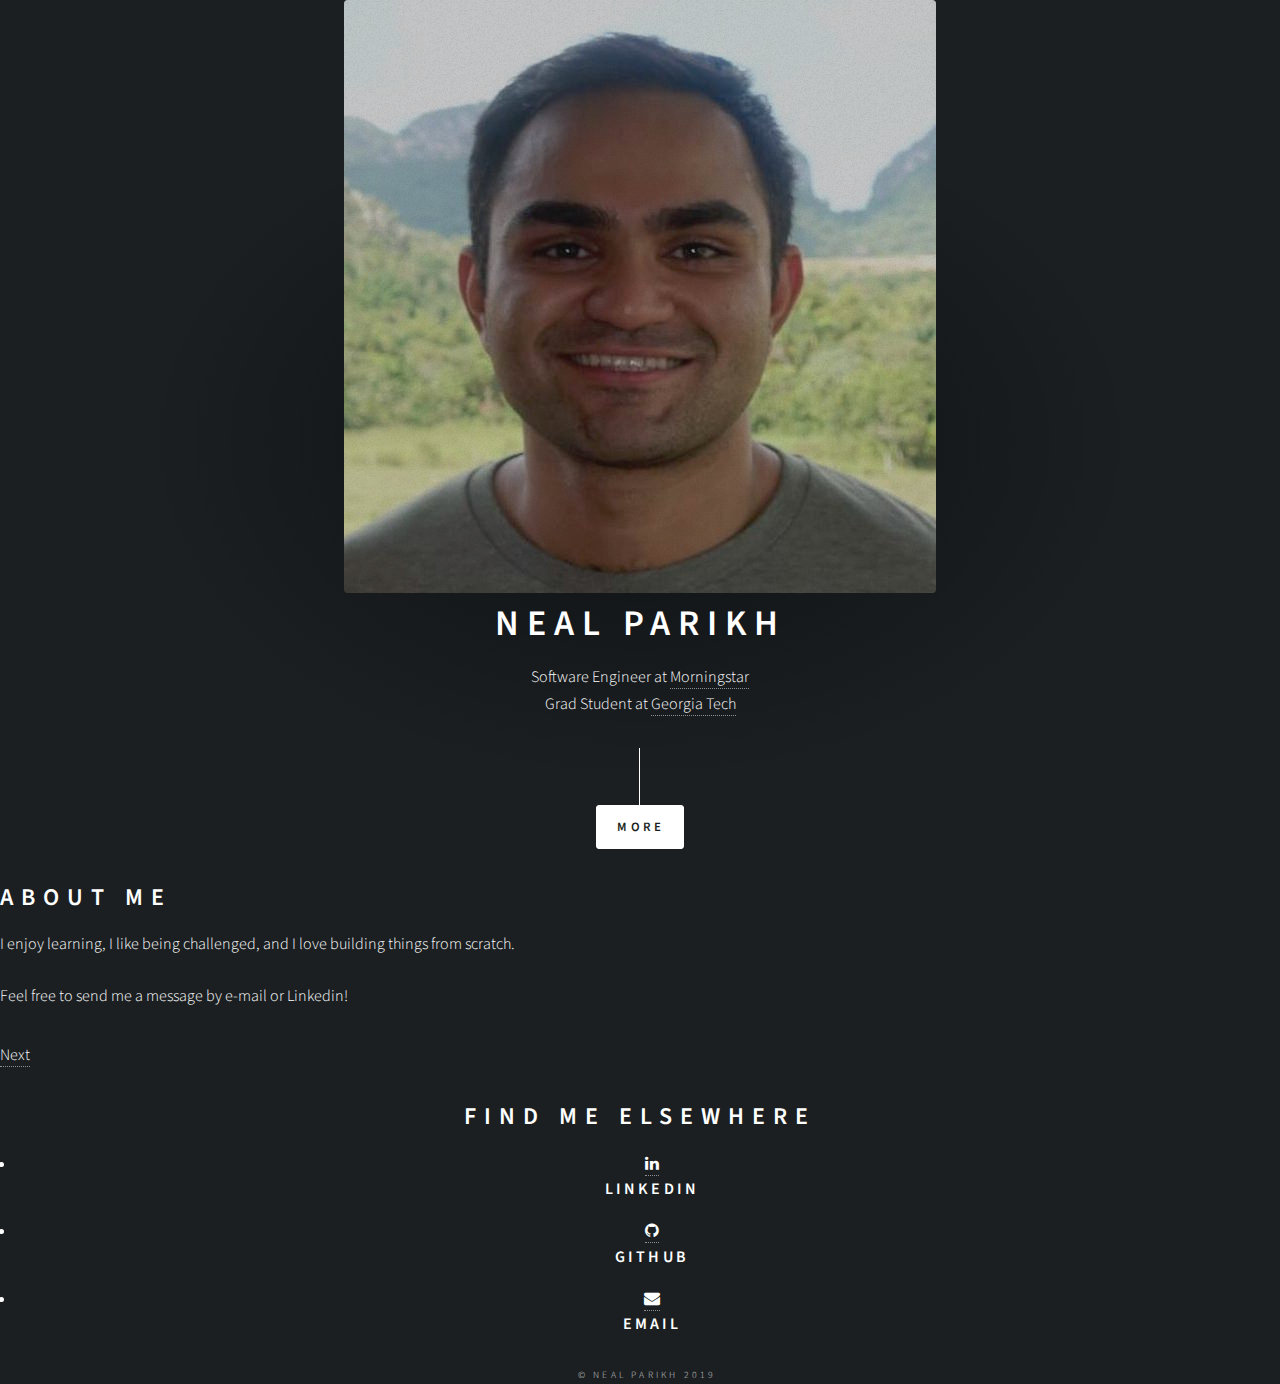
==== commit 92d0b9bf: "edits for 2019" ====
--- a/index.html
+++ b/index.html
@@ -36,7 +36,7 @@
 						<header class="major">
 							<h2>About Me</h2>
 						</header>
-						<p>I enjoy learning, I like being challenged, and I love building things from scratch. In my free time I pursue hobbies such as reading, cooking, wood-working, and the occasional outdoor adventure. <br><br> Feel free to send me a message by e-mail or Linkedin! </p>
+						<p>I enjoy learning, I like being challenged, and I love building things from scratch.<br><br> Feel free to send me a message by e-mail or Linkedin! </p>
 					</div>
 					<a href="#footer" class="goto-next scrolly">Next</a>
 				</div>
@@ -62,15 +62,15 @@
 							<a href="mailto:nealrparikh@gmail.com" ><span class="icon major fa-envelope"></span></a>
 							<h3>Email</h3>
 						</li>
-						<li>
+<!-- 						<li>
 							<a href="./custom/NealParikhResume.pdf" ><span class="icon major fa-file-pdf-o"></span></a>
 							<h3>Resume</h3>
-						</li>
+						</li> -->
 					</ul>
 				</div>
 				<footer> 
 					<ul class="copyright">
-						<li>&copy; Neal Parikh 2018</li>
+						<li>&copy; Neal Parikh 2019</li>
 					</ul>
 				</footer> 
 			</section>
